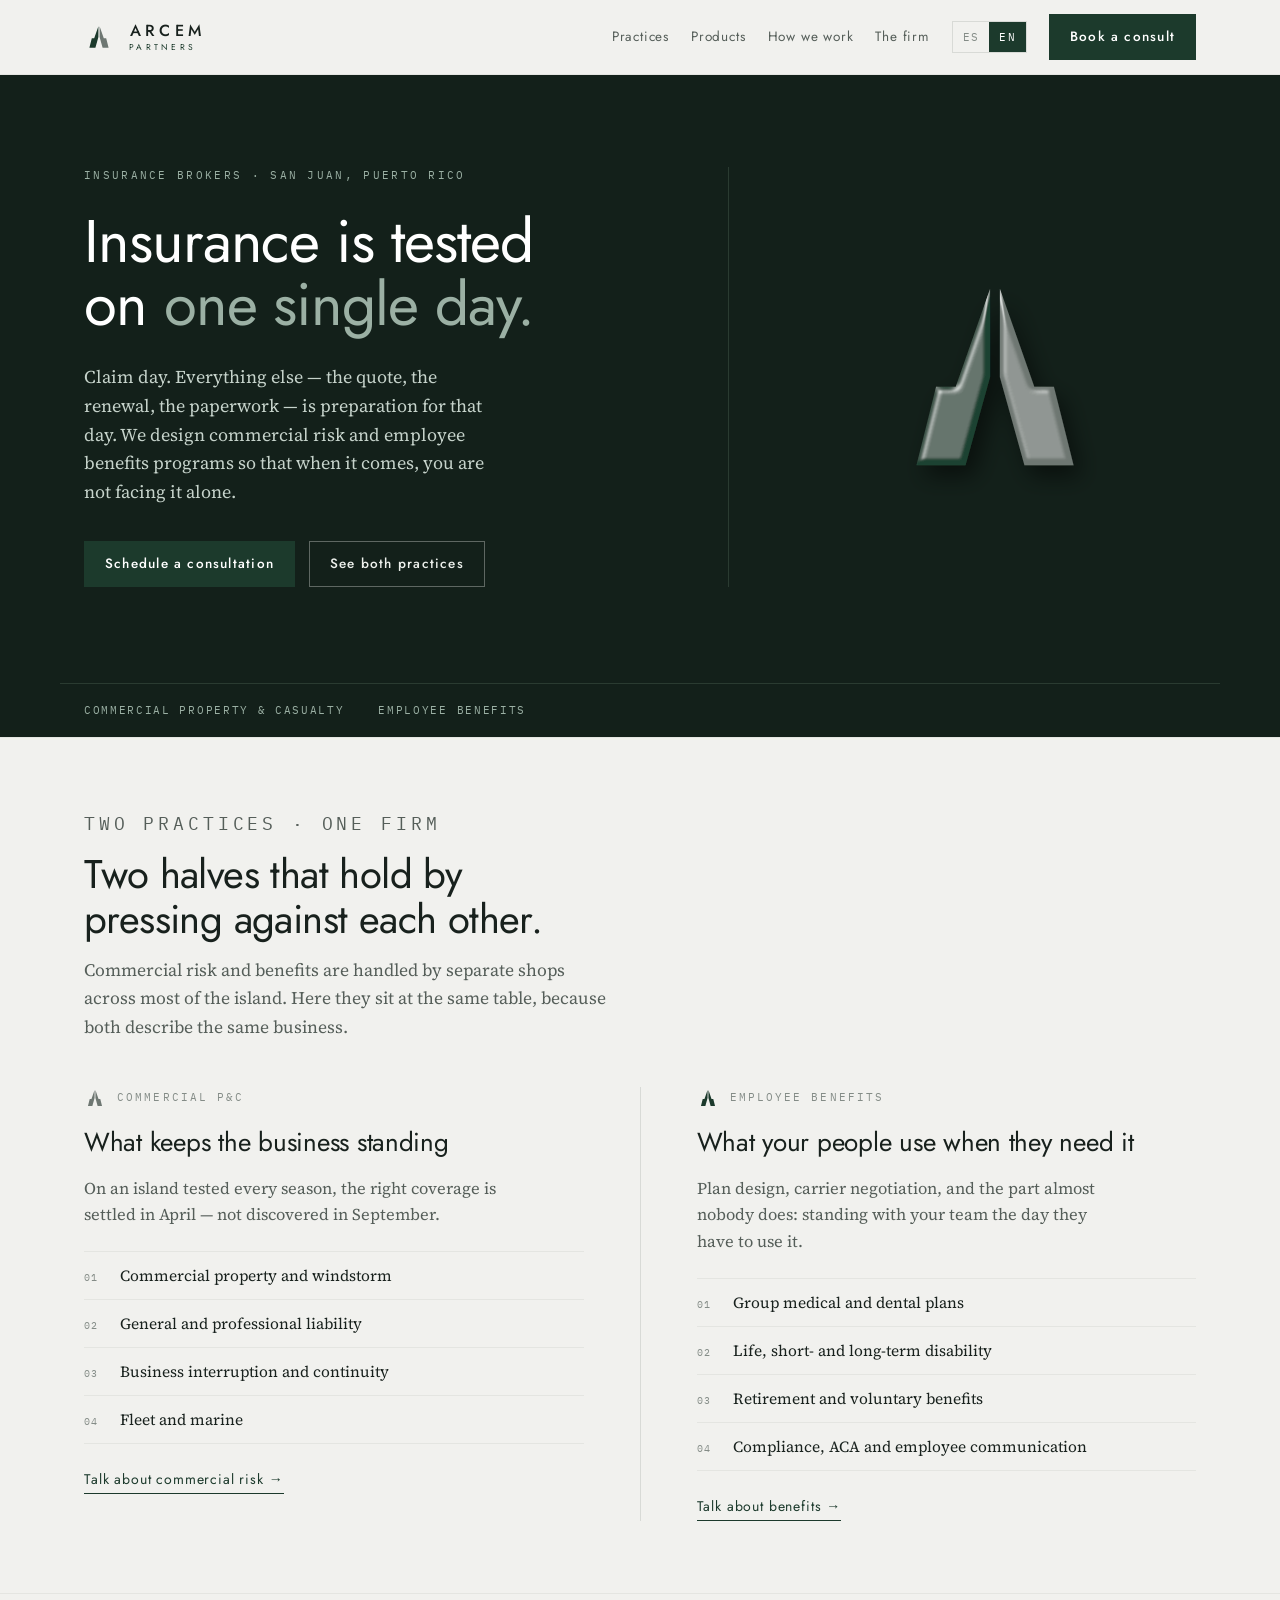
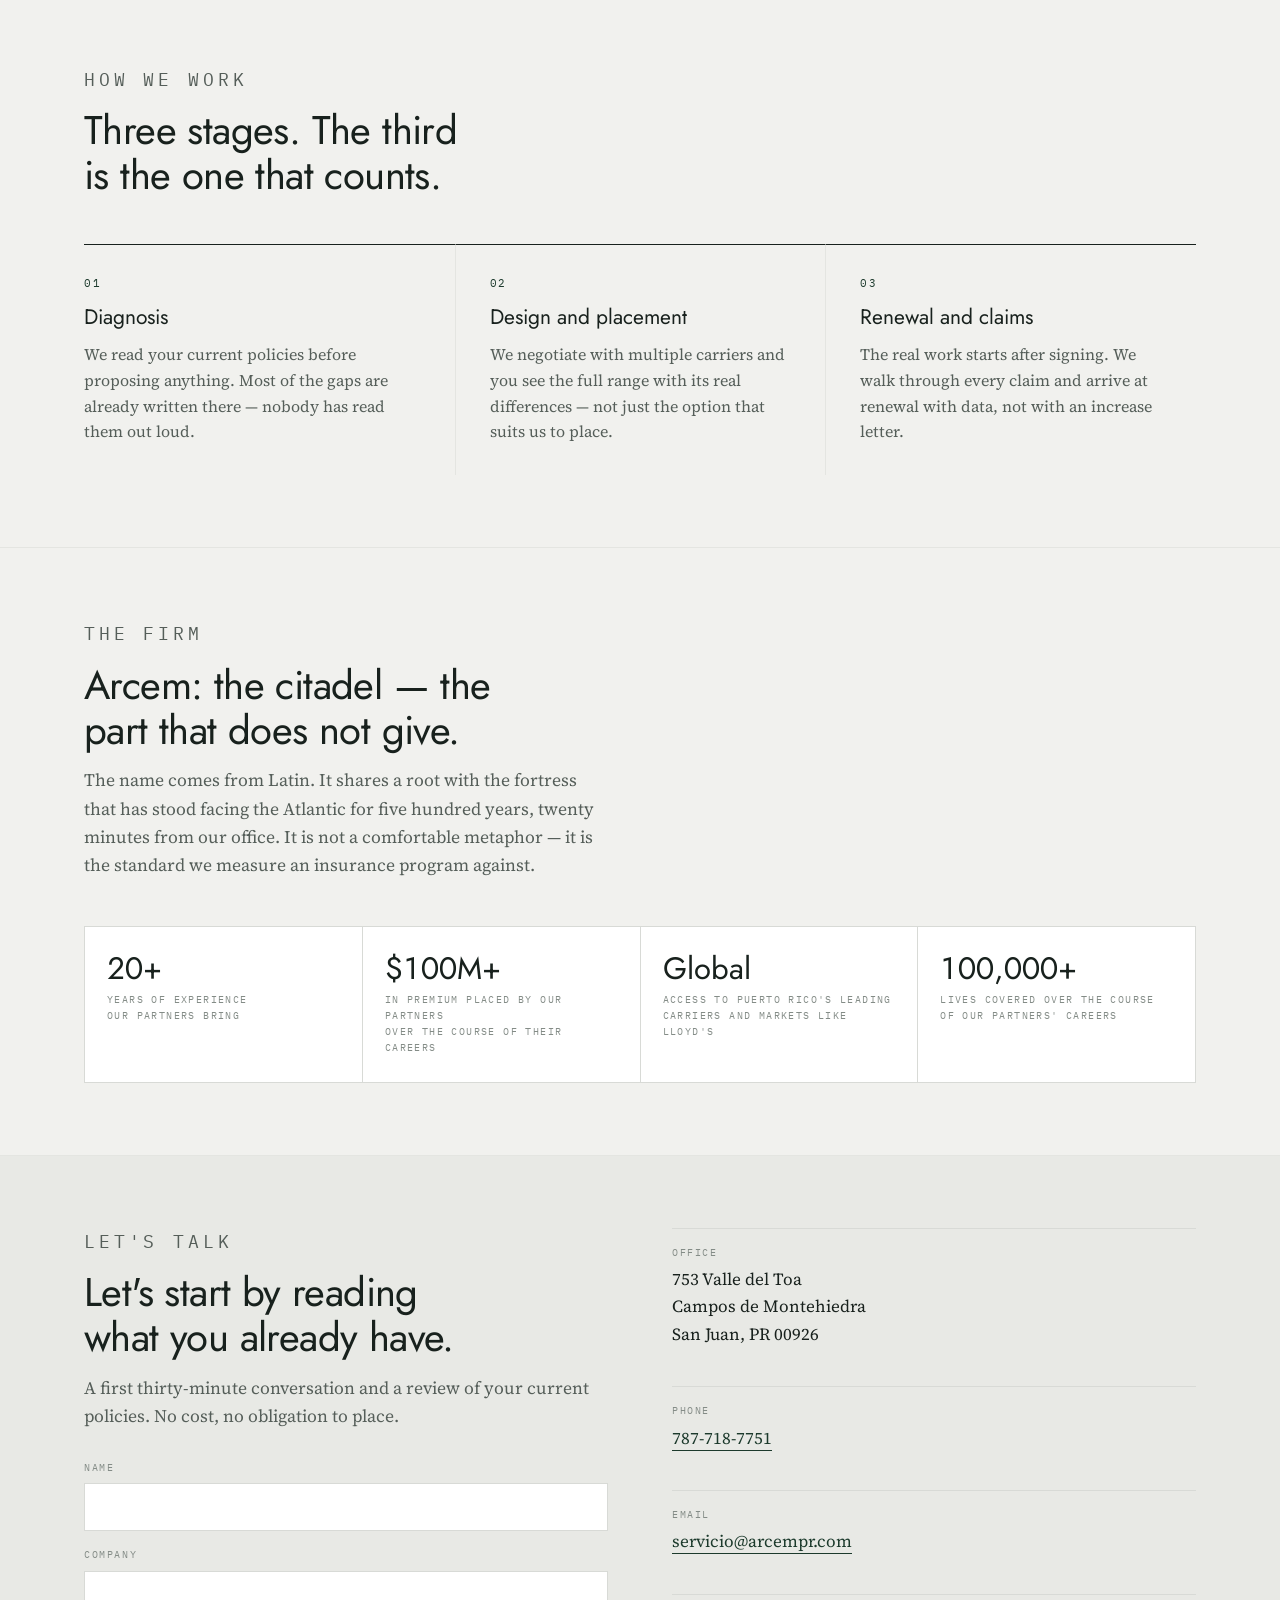
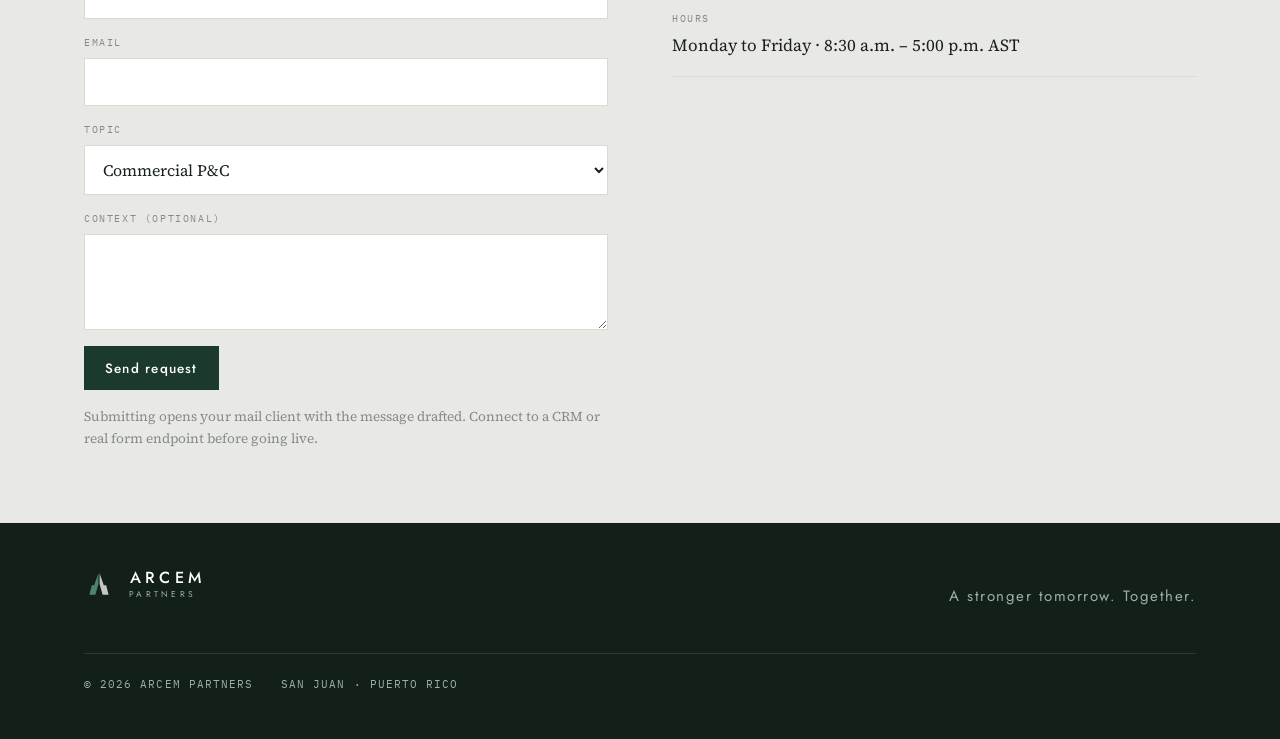
==== index.html @ 5ca2fa58 "Reorder Commercial P&C before Employee Benefits in prose copy The earlier reorder only touched visua" ====
<!doctype html>
<html lang="en"><head>
<meta charset="utf-8">
<meta name="viewport" content="width=device-width, initial-scale=1">
<title>ARCEM Partners — Insurance Brokers in Puerto Rico</title>
<meta name="description" content="ARCEM Partners designs Commercial Property &amp; Casualty and Employee Benefits programs for businesses in Puerto Rico.">

<link rel="canonical" href="https://www.arcempr.com/">
<meta property="og:type" content="website">
<meta property="og:title" content="ARCEM Partners">
<meta property="og:description" content="Insurance is tested on one single day. Commercial risk and benefits programs in Puerto Rico.">
<meta property="og:image" content="/assets/logo/og-image.png">
<meta name="twitter:card" content="summary_large_image">

<link rel="icon" href="assets/logo/favicon.svg" type="image/svg+xml">

<link rel="preconnect" href="https://fonts.googleapis.com">
<link rel="preconnect" href="https://fonts.gstatic.com" crossorigin="">
<link rel="stylesheet" href="https://fonts.googleapis.com/css2?family=Jost:wght@300;400;500;600&amp;family=Source+Serif+4:ital,opsz,wght@0,8..60,400;0,8..60,600;1,8..60,400&amp;family=IBM+Plex+Mono:wght@400;500&amp;display=swap">

<link rel="stylesheet" href="assets/css/styles.css">
</head>
<body>

<header>
  <div class="wrap bar">
    <a class="brand" href="#top" aria-label="ARCEM Partners">
      <svg viewBox="0 0 200 200" aria-hidden="true">
        <path fill="var(--green)" d="M96 28 68 108H52l-16 64h40l20-72Z"></path>
        <path fill="var(--stone)" d="m104 28 28 80h16l16 64h-40l-20-72Z"></path>
      </svg>
      <span>
        <span class="wm" style="display:block">ARCEM</span>
        <span class="sub" style="display:block">PARTNERS</span>
      </span>
    </a>
    <nav class="nav">
      <a class="link" href="#practicas" data-es="Prácticas" data-en="Practices">Practices</a>
      <a class="link" href="productos.html" data-es="Productos" data-en="Products">Products</a>
      <a class="link" href="#proceso" data-es="Cómo trabajamos" data-en="How we work">How we work</a>
      <a class="link" href="firma.html" data-es="La firma" data-en="The firm">The firm</a>
      <div class="lang" role="group" aria-label="Idioma / Language">
        <button type="button" id="lang-es" aria-pressed="false">ES</button>
        <button type="button" id="lang-en" aria-pressed="true">EN</button>
      </div>
      <a class="btn" href="#contacto" data-es="Agendar consulta" data-en="Book a consult">Book a consult</a>
    </nav>
  </div>
</header>

<main id="top">

  <section class="hero">
    <div class="wrap hero-in">
      <div class="hero-copy">
        <p class="eyebrow" data-es="Corredores de seguros · San Juan, Puerto Rico" data-en="Insurance brokers · San Juan, Puerto Rico">Insurance brokers · San Juan, Puerto Rico</p>
        <h1 data-es="El seguro se prueba &lt;em&gt;un solo día.&lt;/em&gt;" data-en="Insurance is tested on &lt;em&gt;one single day.&lt;/em&gt;">Insurance is tested on <em>one single day.</em></h1>
        <p class="lede" data-es="El de la reclamación. Todo lo demás —la cotización, la renovación, el papeleo— es preparación para ese día. Diseñamos programas de riesgo comercial y de beneficios para que ese día usted no lo enfrente solo." data-en="Claim day. Everything else — the quote, the renewal, the paperwork — is preparation for that day. We design commercial risk and employee benefits programs so that when it comes, you are not facing it alone.">Claim day. Everything else — the quote, the renewal, the paperwork — is preparation for that day. We design commercial risk and employee benefits programs so that when it comes, you are not facing it alone.</p>
        <div class="hero-cta">
          <a class="btn" href="#contacto" data-es="Agendar una consulta" data-en="Schedule a consultation">Schedule a consultation</a>
          <a class="btn btn-ghost" href="#practicas" data-es="Ver las dos prácticas" data-en="See both practices">See both practices</a>
        </div>
      </div>
      <div class="hero-seam" aria-hidden="true"></div>
      <div class="hero-mark">
        <svg viewBox="0 0 220 220" aria-hidden="true">
          <defs>
            <filter id="hcast" x="-45%" y="-45%" width="210%" height="210%">
              <feDropShadow dx="6" dy="9" stdDeviation="9" flood-color="#000000" flood-opacity="0.5"></feDropShadow>
            </filter>
            <filter id="hbevel" x="-30%" y="-30%" width="170%" height="170%">
              <feGaussianBlur in="SourceAlpha" stdDeviation="2.6" result="b"></feGaussianBlur>
              <feSpecularLighting in="b" surfaceScale="2.6" specularConstant="0.55" specularExponent="30" lighting-color="#FFFFFF" result="s">
                <feDistantLight azimuth="228" elevation="54"></feDistantLight>
              </feSpecularLighting>
              <feComposite in="s" in2="SourceAlpha" operator="in" result="sc"></feComposite>
              <feComposite in="SourceGraphic" in2="sc" operator="arithmetic" k1="0" k2="1" k3="1" k4="0"></feComposite>
            </filter>
          </defs>
          <g filter="url(#hcast)"><g filter="url(#hbevel)">
            <path fill="#1F4331" d="M106 38 78 118H62l-16 64h40l20-72Z"></path>
            <path fill="#6E7772" d="m114 38 28 80h16l16 64h-40l-20-72Z"></path>
          </g></g>
        </svg>
      </div>
    </div>
    <div class="wrap hero-foot">
      <span data-es="Commercial Property &amp; Casualty" data-en="Commercial Property &amp; Casualty">Commercial Property &amp; Casualty</span>
      <span data-es="Employee Benefits" data-en="Employee Benefits">Employee Benefits</span>
    </div>
  </section>

  <section id="practicas">
    <div class="wrap sec">
      <div class="sec-head">
        <p class="kicker" data-es="Dos prácticas · una firma" data-en="Two practices · one firm">Two practices · one firm</p>
        <h2 data-es="Dos mitades que se sostienen empujándose." data-en="Two halves that hold by pressing against each other.">Two halves that hold by pressing against each other.</h2>
        <p data-es="Riesgo comercial y beneficios se atienden por separado en casi toda la isla. Aquí se atienden en la misma mesa, porque los dos hablan del mismo negocio." data-en="Commercial risk and benefits are handled by separate shops across most of the island. Here they sit at the same table, because both describe the same business.">Commercial risk and benefits are handled by separate shops across most of the island. Here they sit at the same table, because both describe the same business.</p>
      </div>

      <div class="split">
        <div class="prac">
          <div class="prac-tag">
            <svg viewBox="0 0 200 200" aria-hidden="true"><path fill="var(--stone)" d="M96 28 68 108H52l-16 64h40l20-72Z"></path><path fill="var(--stone)" d="m104 28 28 80h16l16 64h-40l-20-72Z"></path></svg>
            <span>Commercial P&amp;C</span>
          </div>
          <h3 data-es="Lo que sostiene al negocio de pie" data-en="What keeps the business standing">What keeps the business standing</h3>
          <p data-es="En una isla que se pone a prueba cada temporada, la cobertura correcta se define en abril — no se descubre en septiembre." data-en="On an island tested every season, the right coverage is settled in April — not discovered in September.">On an island tested every season, the right coverage is settled in April — not discovered in September.</p>
          <ul>
            <li><b>01</b><span data-es="Propiedad comercial y riesgo de viento" data-en="Commercial property and windstorm">Commercial property and windstorm</span></li>
            <li><b>02</b><span data-es="Responsabilidad general y profesional" data-en="General and professional liability">General and professional liability</span></li>
            <li><b>03</b><span data-es="Interrupción de negocio y continuidad" data-en="Business interruption and continuity">Business interruption and continuity</span></li>
            <li><b>04</b><span data-es="Flota y marítimo" data-en="Fleet and marine">Fleet and marine</span></li>
          </ul>
          <a class="more" href="comercial.html" data-es="Hablar de riesgo comercial →" data-en="Talk about commercial risk →">Talk about commercial risk →</a>
        </div>

        <div class="seam" aria-hidden="true"></div>

        <div class="prac">
          <div class="prac-tag">
            <svg viewBox="0 0 200 200" aria-hidden="true"><path fill="var(--green)" d="M96 28 68 108H52l-16 64h40l20-72Z"></path><path fill="var(--green)" d="m104 28 28 80h16l16 64h-40l-20-72Z"></path></svg>
            <span>Employee Benefits</span>
          </div>
          <h3 data-es="Lo que su gente usa cuando le toca" data-en="What your people use when they need it">What your people use when they need it</h3>
          <p data-es="Diseño del plan, negociación con carriers y la parte que casi nadie hace: acompañar a su equipo el día que tiene que usarlo." data-en="Plan design, carrier negotiation, and the part almost nobody does: standing with your team the day they have to use it.">Plan design, carrier negotiation, and the part almost nobody does: standing with your team the day they have to use it.</p>
          <ul>
            <li><b>01</b><span data-es="Planes médicos grupales y dentales" data-en="Group medical and dental plans">Group medical and dental plans</span></li>
            <li><b>02</b><span data-es="Vida, incapacidad a corto y largo plazo" data-en="Life, short- and long-term disability">Life, short- and long-term disability</span></li>
            <li><b>03</b><span data-es="Retiro y beneficios voluntarios" data-en="Retirement and voluntary benefits">Retirement and voluntary benefits</span></li>
            <li><b>04</b><span data-es="Cumplimiento, ACA y comunicación al empleado" data-en="Compliance, ACA and employee communication">Compliance, ACA and employee communication</span></li>
          </ul>
          <a class="more" href="beneficios.html" data-es="Hablar de beneficios →" data-en="Talk about benefits →">Talk about benefits →</a>
        </div>
      </div>
    </div>
  </section>

  <section id="proceso">
    <div class="wrap sec">
      <div class="sec-head">
        <p class="kicker" data-es="Cómo trabajamos" data-en="How we work">How we work</p>
        <h2 data-es="Tres etapas. La tercera es la que importa." data-en="Three stages. The third is the one that counts.">Three stages. The third is the one that counts.</h2>
      </div>
      <div class="steps">
        <div class="step">
          <span class="n">01</span>
          <h3 data-es="Diagnóstico" data-en="Diagnosis">Diagnosis</h3>
          <p data-es="Leemos sus pólizas actuales antes de proponer nada. La mayoría de las brechas ya están escritas ahí — solo que nadie las ha leído en voz alta." data-en="We read your current policies before proposing anything. Most of the gaps are already written there — nobody has read them out loud.">We read your current policies before proposing anything. Most of the gaps are already written there — nobody has read them out loud.</p>
        </div>
        <div class="step">
          <span class="n">02</span>
          <h3 data-es="Diseño y colocación" data-en="Design and placement">Design and placement</h3>
          <p data-es="Negociamos con múltiples carriers y usted ve el abanico completo, con sus diferencias reales — no solo la opción que a nosotros nos convenga colocar." data-en="We negotiate with multiple carriers and you see the full range with its real differences — not just the option that suits us to place.">We negotiate with multiple carriers and you see the full range with its real differences — not just the option that suits us to place.</p>
        </div>
        <div class="step">
          <span class="n">03</span>
          <h3 data-es="Renovación y reclamación" data-en="Renewal and claims">Renewal and claims</h3>
          <p data-es="El trabajo real empieza después de firmar. Acompañamos cada reclamación y llegamos a la renovación con datos, no con una carta de aumento." data-en="The real work starts after signing. We walk through every claim and arrive at renewal with data, not with an increase letter.">The real work starts after signing. We walk through every claim and arrive at renewal with data, not with an increase letter.</p>
        </div>
      </div>
    </div>
  </section>

  <section>
    <div class="wrap sec">
      <div class="sec-head">
        <p class="kicker" data-es="La firma" data-en="The firm">The firm</p>
        <h2 data-es="Arcem: la ciudadela, la parte que no cede." data-en="Arcem: the citadel — the part that does not give.">Arcem: the citadel — the part that does not give.</h2>
        <p data-es="El nombre viene del latín. Es la misma raíz que nombra la fortaleza que lleva quinientos años frente al Atlántico, a veinte minutos de nuestra oficina. No es una metáfora cómoda: es el estándar con el que medimos un programa de seguros." data-en="The name comes from Latin. It shares a root with the fortress that has stood facing the Atlantic for five hundred years, twenty minutes from our office. It is not a comfortable metaphor — it is the standard we measure an insurance program against.">The name comes from Latin. It shares a root with the fortress that has stood facing the Atlantic for five hundred years, twenty minutes from our office. It is not a comfortable metaphor — it is the standard we measure an insurance program against.</p>
      </div>
      <div class="proof">
        <div><span class="fig">20+</span><span class="lab" data-es="Años de experiencia&lt;br&gt;de nuestros socios" data-en="Years of experience&lt;br&gt;our partners bring">Years of experience<br>our partners bring</span></div>
        <div><span class="fig">$100M+</span><span class="lab" data-es="En prima colocada por nuestros&lt;br&gt;socios a través de su trayectoria" data-en="In premium placed by our partners&lt;br&gt;over the course of their careers">In premium placed by our partners<br>over the course of their careers</span></div>
        <div><span class="fig">Global</span><span class="lab" data-es="Acceso a los principales carriers&lt;br&gt;de PR y mercados como Lloyd's" data-en="Access to Puerto Rico's leading&lt;br&gt;carriers and markets like Lloyd's">Access to Puerto Rico's leading<br>carriers and markets like Lloyd's</span></div>
        <div><span class="fig">100,000+</span><span class="lab" data-es="Vidas cubiertas a lo largo de&lt;br&gt;la trayectoria de nuestros socios" data-en="Lives covered over the course&lt;br&gt;of our partners' careers">Lives covered over the course<br>of our partners' careers</span></div>
      </div>
    </div>
  </section>

  <section class="contact" id="contacto">
    <div class="wrap sec">
      <div class="contact-grid">
        <div>
          <div class="sec-head" style="margin-bottom:30px">
            <p class="kicker" data-es="Conversemos" data-en="Let's talk">Let's talk</p>
            <h2 data-es="Empecemos por leer lo que ya tiene." data-en="Let's start by reading what you already have.">Let's start by reading what you already have.</h2>
            <p data-es="Una primera conversación de treinta minutos y una revisión de sus pólizas vigentes. Sin costo y sin compromiso de colocación." data-en="A first thirty-minute conversation and a review of your current policies. No cost, no obligation to place.">A first thirty-minute conversation and a review of your current policies. No cost, no obligation to place.</p>
          </div>
          <form id="consult-form">
            <div class="field">
              <label for="f-name" data-es="Nombre" data-en="Name">Name</label>
              <input type="text" id="f-name" name="name" autocomplete="name" required="">
            </div>
            <div class="field">
              <label for="f-company" data-es="Empresa" data-en="Company">Company</label>
              <input type="text" id="f-company" name="company" autocomplete="organization" required="">
            </div>
            <div class="field">
              <label for="f-email" data-es="Correo electrónico" data-en="Email">Email</label>
              <input type="email" id="f-email" name="email" autocomplete="email" required="">
            </div>
            <div class="field">
              <label for="f-practice" data-es="Tema" data-en="Topic">Topic</label>
              <select id="f-practice" name="practice">
                <option value="pc" data-es="Commercial P&amp;C" data-en="Commercial P&amp;C">Commercial P&amp;C</option>
                <option value="benefits" data-es="Employee Benefits" data-en="Employee Benefits">Employee Benefits</option>
                <option value="both" data-es="Los dos" data-en="Both">Both</option>
              </select>
            </div>
            <div class="field">
              <label for="f-note" data-es="Contexto (opcional)" data-en="Context (optional)">Context (optional)</label>
              <textarea id="f-note" name="note"></textarea>
            </div>
            <button class="btn" type="submit" style="align-self:flex-start" data-es="Enviar solicitud" data-en="Send request">Send request</button>
            <p class="hint" id="form-hint" data-es="Al enviar se abre su correo con el mensaje redactado. Conectar a un CRM o formulario real antes de publicar." data-en="Submitting opens your mail client with the message drafted. Connect to a CRM or real form endpoint before going live.">Submitting opens your mail client with the message drafted. Connect to a CRM or real form endpoint before going live.</p>
          </form>
        </div>

        <div class="reach">
          <div class="row">
            <span class="rl" data-es="Oficina" data-en="Office">Office</span>
            <span class="rv">753 Valle del Toa<br>Campos de Montehiedra<br>San Juan, PR 00926</span>
          </div>
          <div class="row">
            <span class="rl" data-es="Teléfono" data-en="Phone">Phone</span>
            <span class="rv"><a href="tel:+17877187751">787-718-7751</a></span>
          </div>
          <div class="row">
            <span class="rl" data-es="Correo" data-en="Email">Email</span>
            <span class="rv"><a href="mailto:servicio@arcempr.com">servicio@arcempr.com</a></span>
          </div>
          <div class="row">
            <span class="rl" data-es="Horario" data-en="Hours">Hours</span>
            <span class="rv" data-es="Lunes a viernes · 8:30 a.m. – 5:00 p.m. AST" data-en="Monday to Friday · 8:30 a.m. – 5:00 p.m. AST">Monday to Friday · 8:30 a.m. – 5:00 p.m. AST</span>
          </div>
        </div>
      </div>
    </div>
  </section>

</main>

<footer>
  <div class="wrap foot-in">
    <div class="foot-top">
      <a class="brand" href="#top" aria-label="ARCEM Partners">
        <svg viewBox="0 0 200 200" aria-hidden="true">
          <path fill="#4E8568" d="M96 28 68 108H52l-16 64h40l20-72Z"></path>
          <path fill="#C3C8C4" d="m104 28 28 80h16l16 64h-40l-20-72Z"></path>
        </svg>
        <span>
          <span class="wm" style="display:block">ARCEM</span>
          <span class="sub" style="display:block">PARTNERS</span>
        </span>
      </a>
      <p class="foot-tag" data-es="A stronger tomorrow. Together." data-en="A stronger tomorrow. Together.">A stronger tomorrow. Together.</p>
    </div>
    <div class="foot-bot">
      <p>© 2026 ARCEM PARTNERS</p>
      <p data-es="SAN JUAN · PUERTO RICO" data-en="SAN JUAN · PUERTO RICO">SAN JUAN · PUERTO RICO</p>
    </div>
  </div>
</footer>

<script src="assets/js/main.js"></script>


</body></html>
---- assets/css/styles.css ----
/* ARCEM Partners — hoja de estilos principal
   Tokens en brand/tokens.css (mismos valores, duplicados aquí para que
   index.html funcione abriendo el archivo sin build step). */

*,*::before,*::after{box-sizing:border-box}
html{-webkit-text-size-adjust:100%}
img{max-width:100%;height:auto}
[hidden]{display:none!important}
:root{
  --cal:#F1F1EE; --surface:#FFFFFF; --sunken:#E8E9E5;
  --ink:#18211D; --soft:#555E59; --faint:#848C87;
  --line:#D8DAD6; --hair:#E4E5E1;
  --green:#1C3A2C; --green-mid:#2F5A44; --green-lt:#4E8568;
  --stone:#6E7772;
  --brand-dark:#13201A; --brand-dark-2:#1B2C23;
  --on-dark:#EDF0EC; --on-dark-soft:#9BB0A4; --on-dark-line:#2A3B31;
  --focus:#4E8568;
}
@media (prefers-color-scheme:dark){:root:not([data-theme="light"]){
  --cal:#0D1310; --surface:#151E19; --sunken:#111813;
  --ink:#E6EBE7; --soft:#9AA49E; --faint:#737C77;
  --line:#232F28; --hair:#1C2721;
  --green:#6FA98A; --green-mid:#5A9376; --green-lt:#8FC4A6;
  --stone:#9BA49E;
  --focus:#8FC4A6;
}}
:root[data-theme="dark"]{
  --cal:#0D1310; --surface:#151E19; --sunken:#111813;
  --ink:#E6EBE7; --soft:#9AA49E; --faint:#737C77;
  --line:#232F28; --hair:#1C2721;
  --green:#6FA98A; --green-mid:#5A9376; --green-lt:#8FC4A6;
  --stone:#9BA49E;
  --focus:#8FC4A6;
}

*{box-sizing:border-box}
body{
  margin:0; background:var(--cal); color:var(--ink);
  font-family:"Source Serif 4",Georgia,"Times New Roman",serif;
  font-size:17px; line-height:1.62; -webkit-font-smoothing:antialiased;
}
.wrap{max-width:1160px; margin:0 auto; padding-inline:24px}
.mono{font-family:"IBM Plex Mono",ui-monospace,SFMono-Regular,Menlo,monospace}
.disp{font-family:Jost,"Helvetica Neue",Arial,sans-serif}
:focus-visible{outline:2px solid var(--focus); outline-offset:3px}
@media (prefers-reduced-motion:reduce){*{animation:none!important;transition:none!important}}

/* ---------- header ---------- */
header{
  position:sticky; top:0; z-index:40;
  background:color-mix(in srgb,var(--cal) 92%, transparent);
  backdrop-filter:blur(10px); border-bottom:1px solid var(--hair);
}
.bar{display:flex; align-items:center; gap:18px; padding-block:14px}
.brand{display:flex; align-items:center; gap:12px; text-decoration:none}
.brand svg{width:30px; height:30px; flex:0 0 auto}
.brand .wm{font-family:Jost,sans-serif; font-weight:500; font-size:16px; letter-spacing:.26em; text-indent:.26em; color:var(--ink); line-height:1}
.brand .sub{font-family:Jost,sans-serif; font-weight:400; font-size:8.5px; letter-spacing:.38em; text-indent:.38em; color:var(--green); line-height:1; margin-top:4px}
.nav{margin-left:auto; display:flex; align-items:center; gap:22px}
.nav a.link{font-family:Jost,sans-serif; font-size:13.5px; letter-spacing:.06em; color:var(--soft); text-decoration:none; padding-block:6px}
.nav a.link:hover{color:var(--ink)}
.lang{display:flex; border:1px solid var(--line); overflow:hidden}
.lang button{
  font-family:"IBM Plex Mono",monospace; font-size:10.5px; letter-spacing:.12em;
  padding:6px 10px; border:0; background:transparent; color:var(--faint); cursor:pointer; min-height:30px;
}
.lang button[aria-pressed="true"]{background:var(--green); color:#FFFFFF}
@media (prefers-color-scheme:dark){:root:not([data-theme="light"]) .lang button[aria-pressed="true"]{color:#0D1310}}
:root[data-theme="dark"] .lang button[aria-pressed="true"]{color:#0D1310}
.btn{
  font-family:Jost,sans-serif; font-size:13.5px; font-weight:500; letter-spacing:.09em;
  background:var(--green); color:#FFFFFF; text-decoration:none;
  padding:11px 20px; min-height:44px; display:inline-flex; align-items:center; justify-content:center;
  border:1px solid var(--green); cursor:pointer; transition:background .18s ease;
}
.btn:hover{background:var(--green-mid); border-color:var(--green-mid)}
@media (prefers-color-scheme:dark){:root:not([data-theme="light"]) .btn{color:#0D1310}}
:root[data-theme="dark"] .btn{color:#0D1310}
.btn-ghost{background:transparent; color:var(--on-dark); border:1px solid rgba(237,240,236,.34)}
.btn-ghost:hover{background:rgba(237,240,236,.09); border-color:rgba(237,240,236,.55)}
.nav .btn{display:none}
@media (min-width:880px){.nav .btn{display:inline-flex}}
.nav a.link{display:none}
@media (min-width:720px){.nav a.link{display:inline}}

/* ---------- hero (superficie de marca: verde en ambos temas) ---------- */
.hero{background:var(--brand-dark); color:var(--on-dark); position:relative; overflow:hidden}
.hero-in{
  display:grid; grid-template-columns:1fr; gap:44px;
  padding-block:66px 72px; position:relative;
}
@media (min-width:920px){
  .hero-in{grid-template-columns:1.16fr 1px .84fr; gap:0; align-items:center; padding-block:92px 96px}
  .hero-seam{background:var(--on-dark-line); align-self:stretch}
  .hero-copy{padding-right:64px}
  .hero-mark{padding-left:64px}
}
.hero-seam{display:none}
@media (min-width:920px){.hero-seam{display:block}}
.eyebrow{
  font-family:"IBM Plex Mono",monospace; font-size:10.5px; letter-spacing:.22em;
  text-transform:uppercase; color:var(--on-dark-soft); margin:0 0 26px;
}
h1{
  font-family:Jost,sans-serif; font-weight:400; margin:0;
  font-size:clamp(35px,5.6vw,60px); line-height:1.06; letter-spacing:-.018em;
  text-wrap:balance; color:#FFFFFF;
}
h1 em{font-style:normal; color:var(--on-dark-soft)}
.hero-copy p.lede{
  margin:26px 0 0; max-width:47ch; font-size:18px; line-height:1.6; color:#C6D3CB;
}
.hero-cta{display:flex; flex-wrap:wrap; gap:14px; margin-top:34px}
.hero-mark{display:flex; justify-content:center}
.hero-mark svg{width:min(270px,62vw); height:auto}
.hero-foot{
  border-top:1px solid var(--on-dark-line); padding-block:18px;
  display:flex; flex-wrap:wrap; gap:10px 34px;
}
.hero-foot span{font-family:"IBM Plex Mono",monospace; font-size:10.5px; letter-spacing:.16em; text-transform:uppercase; color:var(--on-dark-soft)}

/* ---------- secciones ---------- */
section{border-bottom:1px solid var(--hair)}
.sec{padding-block:72px}
.sec-head{display:flex; flex-direction:column; gap:14px; margin-bottom:46px; max-width:62ch}
.kicker{font-family:"IBM Plex Mono",monospace; font-size:10.5px; letter-spacing:.22em; text-transform:uppercase; color:var(--faint)}
h2{font-family:Jost,sans-serif; font-weight:400; margin:0; font-size:clamp(27px,3.7vw,40px); line-height:1.12; letter-spacing:-.015em; text-wrap:balance}
.sec-head p{margin:0; color:var(--soft); font-size:17.5px; max-width:58ch}

/* prácticas — la junta partiendo la página */
.split{display:grid; grid-template-columns:1fr; gap:48px}
@media (min-width:900px){.split{grid-template-columns:1fr 1px 1fr; gap:0}
  .split .seam{background:var(--line); align-self:stretch}
  .split .prac:first-child{padding-right:56px}
  .split .prac:last-child{padding-left:56px}
}
.split .seam{display:none}
@media (min-width:900px){.split .seam{display:block}}
.prac{display:flex; flex-direction:column; gap:18px}
.prac-tag{display:flex; align-items:center; gap:11px}
.prac-tag svg{width:22px; height:22px; flex:0 0 auto}
.prac-tag span{font-family:"IBM Plex Mono",monospace; font-size:10.5px; letter-spacing:.2em; text-transform:uppercase; color:var(--faint)}
.prac h3{font-family:Jost,sans-serif; font-weight:400; margin:0; font-size:26px; line-height:1.18; letter-spacing:-.01em; color:var(--ink)}
.prac p{margin:0; color:var(--soft); font-size:16.5px; max-width:46ch}
.prac ul{margin:4px 0 0; padding:0; list-style:none; display:flex; flex-direction:column; gap:0}
.prac li{
  font-size:15.5px; color:var(--ink); padding-block:11px;
  border-top:1px solid var(--hair); display:flex; gap:14px; align-items:baseline;
}
.prac li:last-child{border-bottom:1px solid var(--hair)}
.prac li b{font-family:"IBM Plex Mono",monospace; font-size:10px; letter-spacing:.1em; color:var(--faint); flex:0 0 auto; width:22px; font-weight:400}
.prac a.more{
  font-family:Jost,sans-serif; font-size:14px; letter-spacing:.06em; color:var(--green);
  text-decoration:none; border-bottom:1px solid currentColor; align-self:flex-start; padding-bottom:2px; margin-top:6px;
}
.prac a.more:hover{color:var(--ink)}

/* proceso */
.steps{display:grid; grid-template-columns:1fr; gap:0}
@media (min-width:820px){.steps{grid-template-columns:repeat(3,minmax(0,1fr)); gap:0}}
.step{padding:30px 0; border-top:1px solid var(--line); display:flex; flex-direction:column; gap:12px}
@media (min-width:820px){
  .step{padding:30px 34px 30px 0; border-top:1px solid var(--ink)}
  .step + .step{padding-left:34px; border-left:1px solid var(--hair)}
}
.step .n{font-family:"IBM Plex Mono",monospace; font-size:11px; letter-spacing:.16em; color:var(--green)}
.step h3{font-family:Jost,sans-serif; font-weight:400; margin:0; font-size:21px; line-height:1.2; color:var(--ink)}
.step p{margin:0; color:var(--soft); font-size:16px}

/* prueba */
.proof{display:grid; grid-template-columns:repeat(2,minmax(0,1fr)); gap:1px; background:var(--line); border:1px solid var(--line)}
@media (min-width:820px){.proof{grid-template-columns:repeat(4,minmax(0,1fr))}}
.proof div{background:var(--surface); padding:26px 22px; display:flex; flex-direction:column; gap:8px}
.proof .fig{font-family:Jost,sans-serif; font-size:31px; font-weight:400; color:var(--ink); line-height:1; font-variant-numeric:tabular-nums}
.proof .lab{font-family:"IBM Plex Mono",monospace; font-size:10px; letter-spacing:.14em; text-transform:uppercase; color:var(--faint); line-height:1.6}

/* productos — categoría + lista de coberturas */
.prod-block{display:grid; grid-template-columns:1fr; gap:16px; padding-block:36px; border-top:1px solid var(--line)}
.prod-block:first-child{border-top:0; padding-top:0}
@media (min-width:820px){.prod-block{grid-template-columns:260px 1fr; gap:48px; padding-block:44px}}
.prod-block h3{font-family:Jost,sans-serif; font-weight:400; font-size:24px; line-height:1.2; color:var(--ink); margin:0}
.prod-block .prod-note{margin:10px 0 0; color:var(--soft); font-size:14.5px; max-width:38ch}
.prod-list{display:grid; grid-template-columns:1fr; gap:0; margin:0; padding:0; list-style:none; border-bottom:1px solid var(--hair)}
@media (min-width:600px){.prod-list{grid-template-columns:1fr 1fr; column-gap:32px}}
.prod-list li{font-size:16px; color:var(--ink); padding-block:11px; border-top:1px solid var(--hair)}

/* contacto */
.contact{background:var(--sunken)}
.contact-grid{display:grid; grid-template-columns:1fr; gap:44px}
@media (min-width:900px){.contact-grid{grid-template-columns:1fr 1fr; gap:64px}}
form{display:flex; flex-direction:column; gap:16px}
.field{display:flex; flex-direction:column; gap:7px}
.field label{font-family:"IBM Plex Mono",monospace; font-size:10px; letter-spacing:.16em; text-transform:uppercase; color:var(--faint)}
.field input,.field select,.field textarea{
  font-family:"Source Serif 4",Georgia,serif; font-size:16px; color:var(--ink);
  background:var(--surface); border:1px solid var(--line); padding:12px 14px; min-height:46px; width:100%;
}
.field textarea{min-height:96px; resize:vertical; line-height:1.55}
.field input:focus,.field select:focus,.field textarea:focus{border-color:var(--green)}
.hint{font-size:13.5px; color:var(--faint); margin:0}
.reach{display:flex; flex-direction:column; gap:22px}
.reach .row{display:flex; flex-direction:column; gap:5px; padding-block:16px; border-top:1px solid var(--line)}
.reach .row:last-child{border-bottom:1px solid var(--line)}
.reach .rl{font-family:"IBM Plex Mono",monospace; font-size:10px; letter-spacing:.16em; text-transform:uppercase; color:var(--faint)}
.reach .rv{font-size:17px; color:var(--ink)}
.reach .rv a{color:var(--green); text-decoration:none; border-bottom:1px solid currentColor}
.reach .rv a:hover{color:var(--ink)}
.ph{color:var(--faint); font-family:"IBM Plex Mono",monospace; font-size:14px}

/* mapa (contacto) */
.map-frame{border:1px solid var(--line); overflow:hidden; margin-top:36px}
.map-frame iframe{display:block; width:100%; height:380px; border:0}
.map-link{font-family:Jost,sans-serif; font-size:14px; letter-spacing:.06em; color:var(--green); text-decoration:none; border-bottom:1px solid currentColor; padding-bottom:2px; display:inline-block; margin-top:14px}
.map-link:hover{color:var(--ink)}

/* footer */
footer{background:var(--brand-dark); color:var(--on-dark)}
.foot-in{padding-block:46px; display:flex; flex-direction:column; gap:30px}
.foot-top{display:flex; flex-wrap:wrap; gap:26px; align-items:flex-start}
.foot-top .brand .wm{color:#FFFFFF}
.foot-top .brand .sub{color:var(--on-dark-soft)}
.foot-tag{margin-left:auto; font-family:Jost,sans-serif; font-size:15px; letter-spacing:.1em; color:var(--on-dark-soft)}
.foot-bot{border-top:1px solid var(--on-dark-line); padding-top:22px; display:flex; flex-wrap:wrap; gap:8px 28px}
.foot-bot p{margin:0; font-family:"IBM Plex Mono",monospace; font-size:10.5px; letter-spacing:.1em; color:var(--on-dark-soft)}
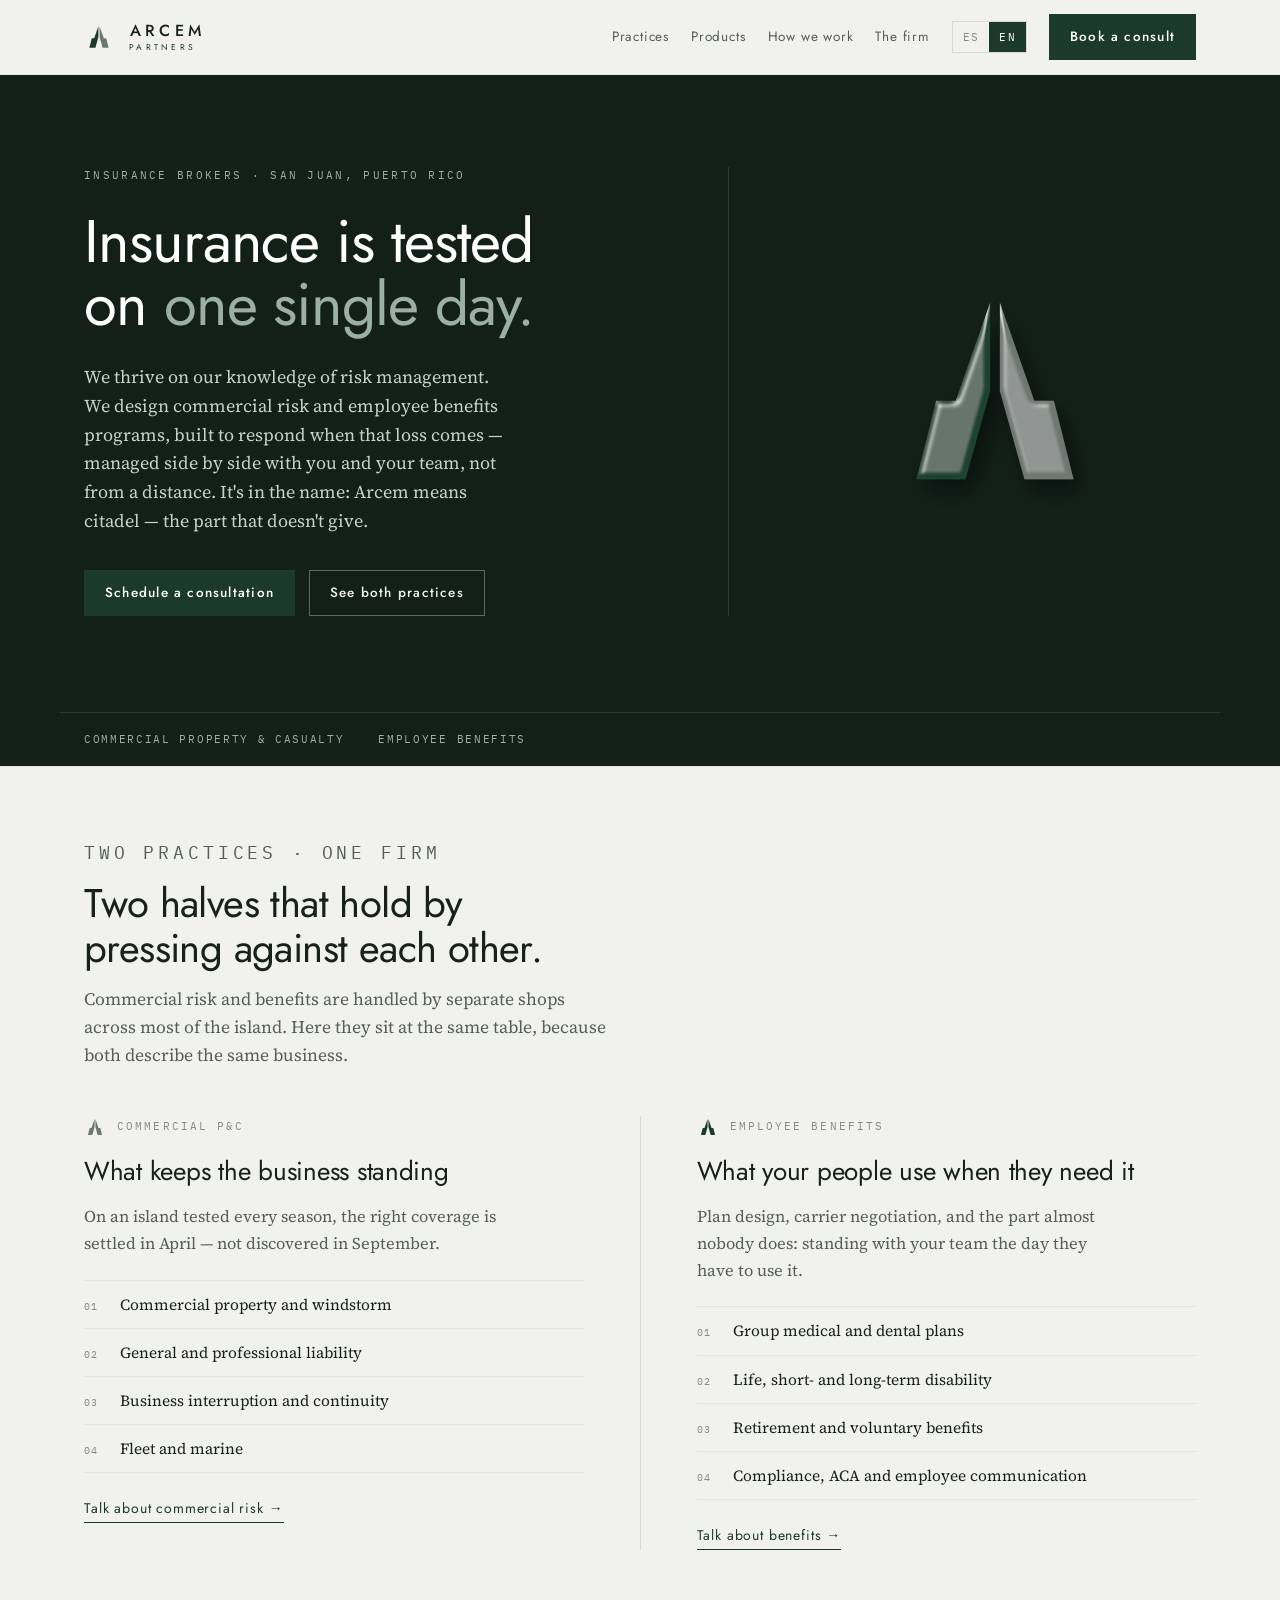
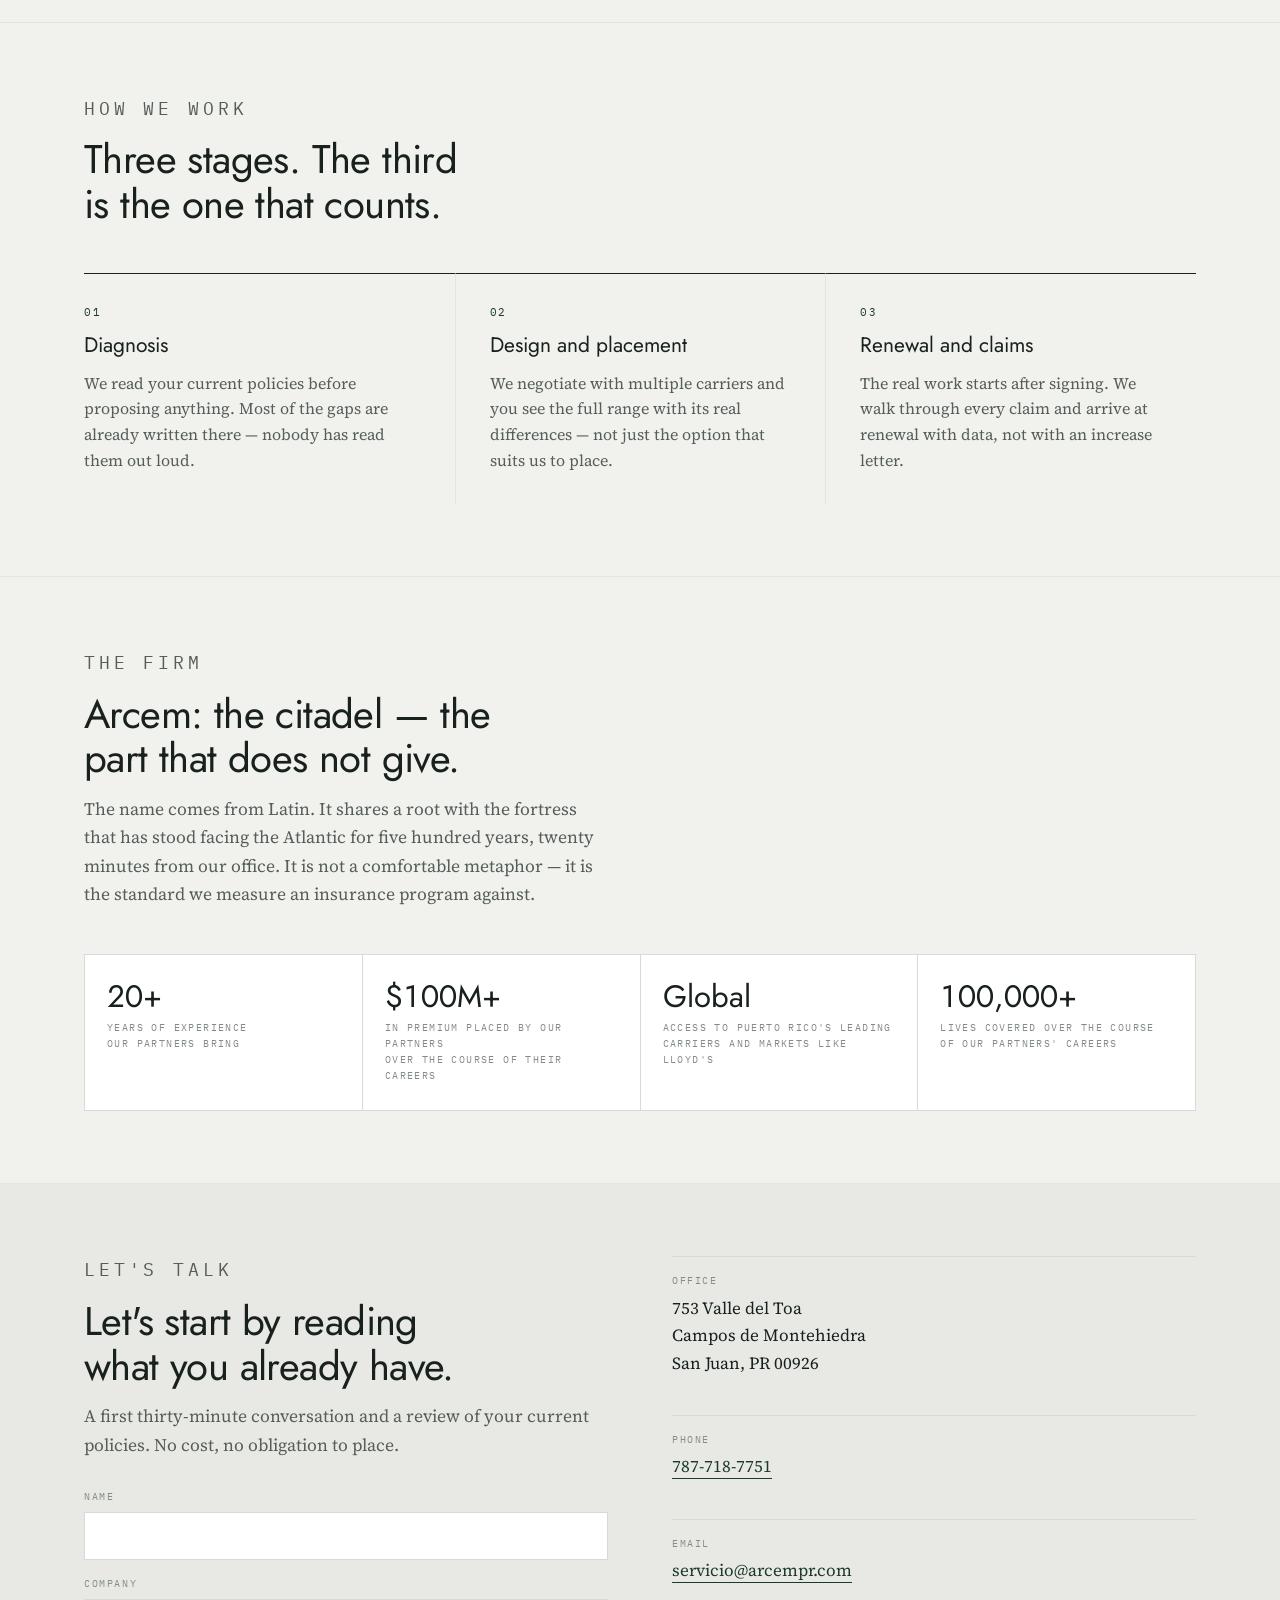
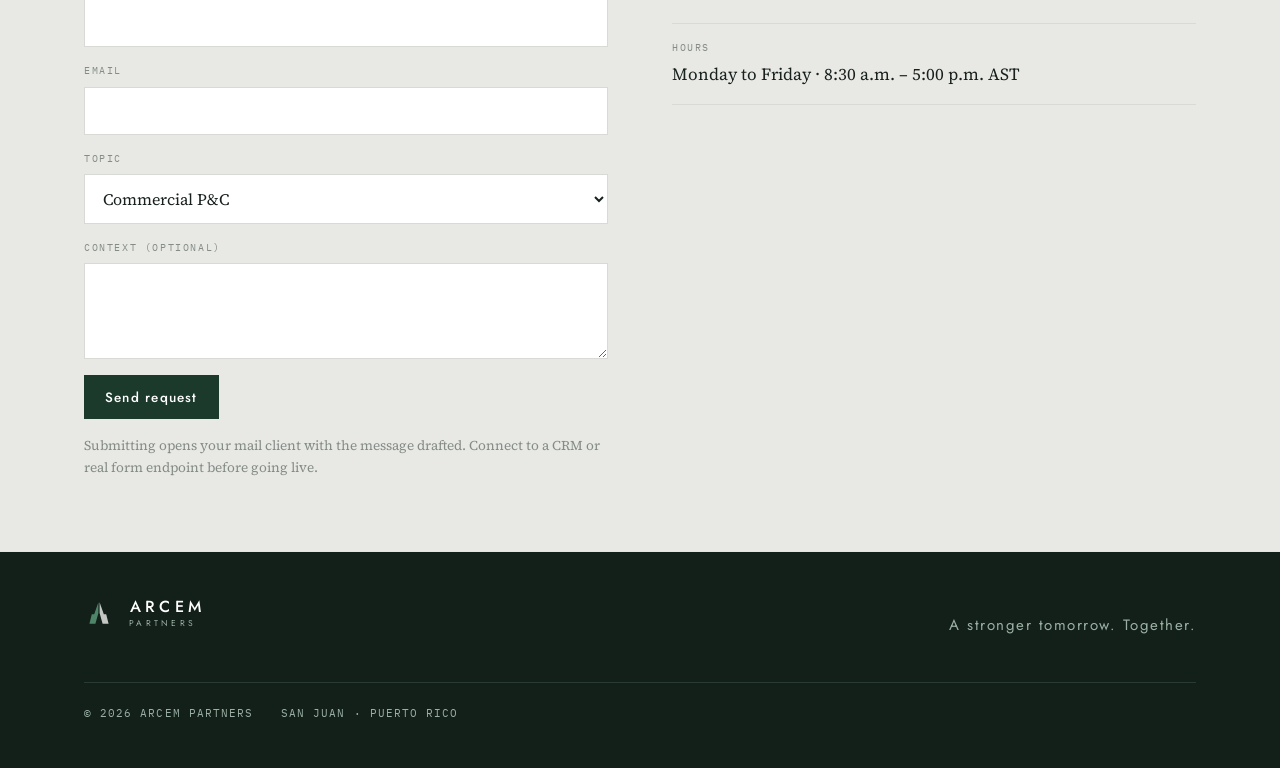
==== commit f6c356c9: "Rewrite the landing hero lede Replaces the "Claim day" framing with a positioning statement built th" ====
--- a/index.html
+++ b/index.html
@@ -55,7 +55,7 @@
       <div class="hero-copy">
         <p class="eyebrow" data-es="Corredores de seguros · San Juan, Puerto Rico" data-en="Insurance brokers · San Juan, Puerto Rico">Insurance brokers · San Juan, Puerto Rico</p>
         <h1 data-es="El seguro se prueba &lt;em&gt;un solo día.&lt;/em&gt;" data-en="Insurance is tested on &lt;em&gt;one single day.&lt;/em&gt;">Insurance is tested on <em>one single day.</em></h1>
-        <p class="lede" data-es="El de la reclamación. Todo lo demás —la cotización, la renovación, el papeleo— es preparación para ese día. Diseñamos programas de riesgo comercial y de beneficios para que ese día usted no lo enfrente solo." data-en="Claim day. Everything else — the quote, the renewal, the paperwork — is preparation for that day. We design commercial risk and employee benefits programs so that when it comes, you are not facing it alone.">Claim day. Everything else — the quote, the renewal, the paperwork — is preparation for that day. We design commercial risk and employee benefits programs so that when it comes, you are not facing it alone.</p>
+        <p class="lede" data-es="El manejo de riesgo es lo nuestro. Diseñamos programas de riesgo comercial y de beneficios, construidos para responder cuando llega la pérdida — gestionados codo a codo con usted y su equipo, no a distancia. Está en el nombre: Arcem significa ciudadela — la parte que no cede." data-en="We thrive on our knowledge of risk management. We design commercial risk and employee benefits programs, built to respond when that loss comes — managed side by side with you and your team, not from a distance. It's in the name: Arcem means citadel — the part that doesn't give.">We thrive on our knowledge of risk management. We design commercial risk and employee benefits programs, built to respond when that loss comes — managed side by side with you and your team, not from a distance. It's in the name: Arcem means citadel — the part that doesn't give.</p>
         <div class="hero-cta">
           <a class="btn" href="#contacto" data-es="Agendar una consulta" data-en="Schedule a consultation">Schedule a consultation</a>
           <a class="btn btn-ghost" href="#practicas" data-es="Ver las dos prácticas" data-en="See both practices">See both practices</a>
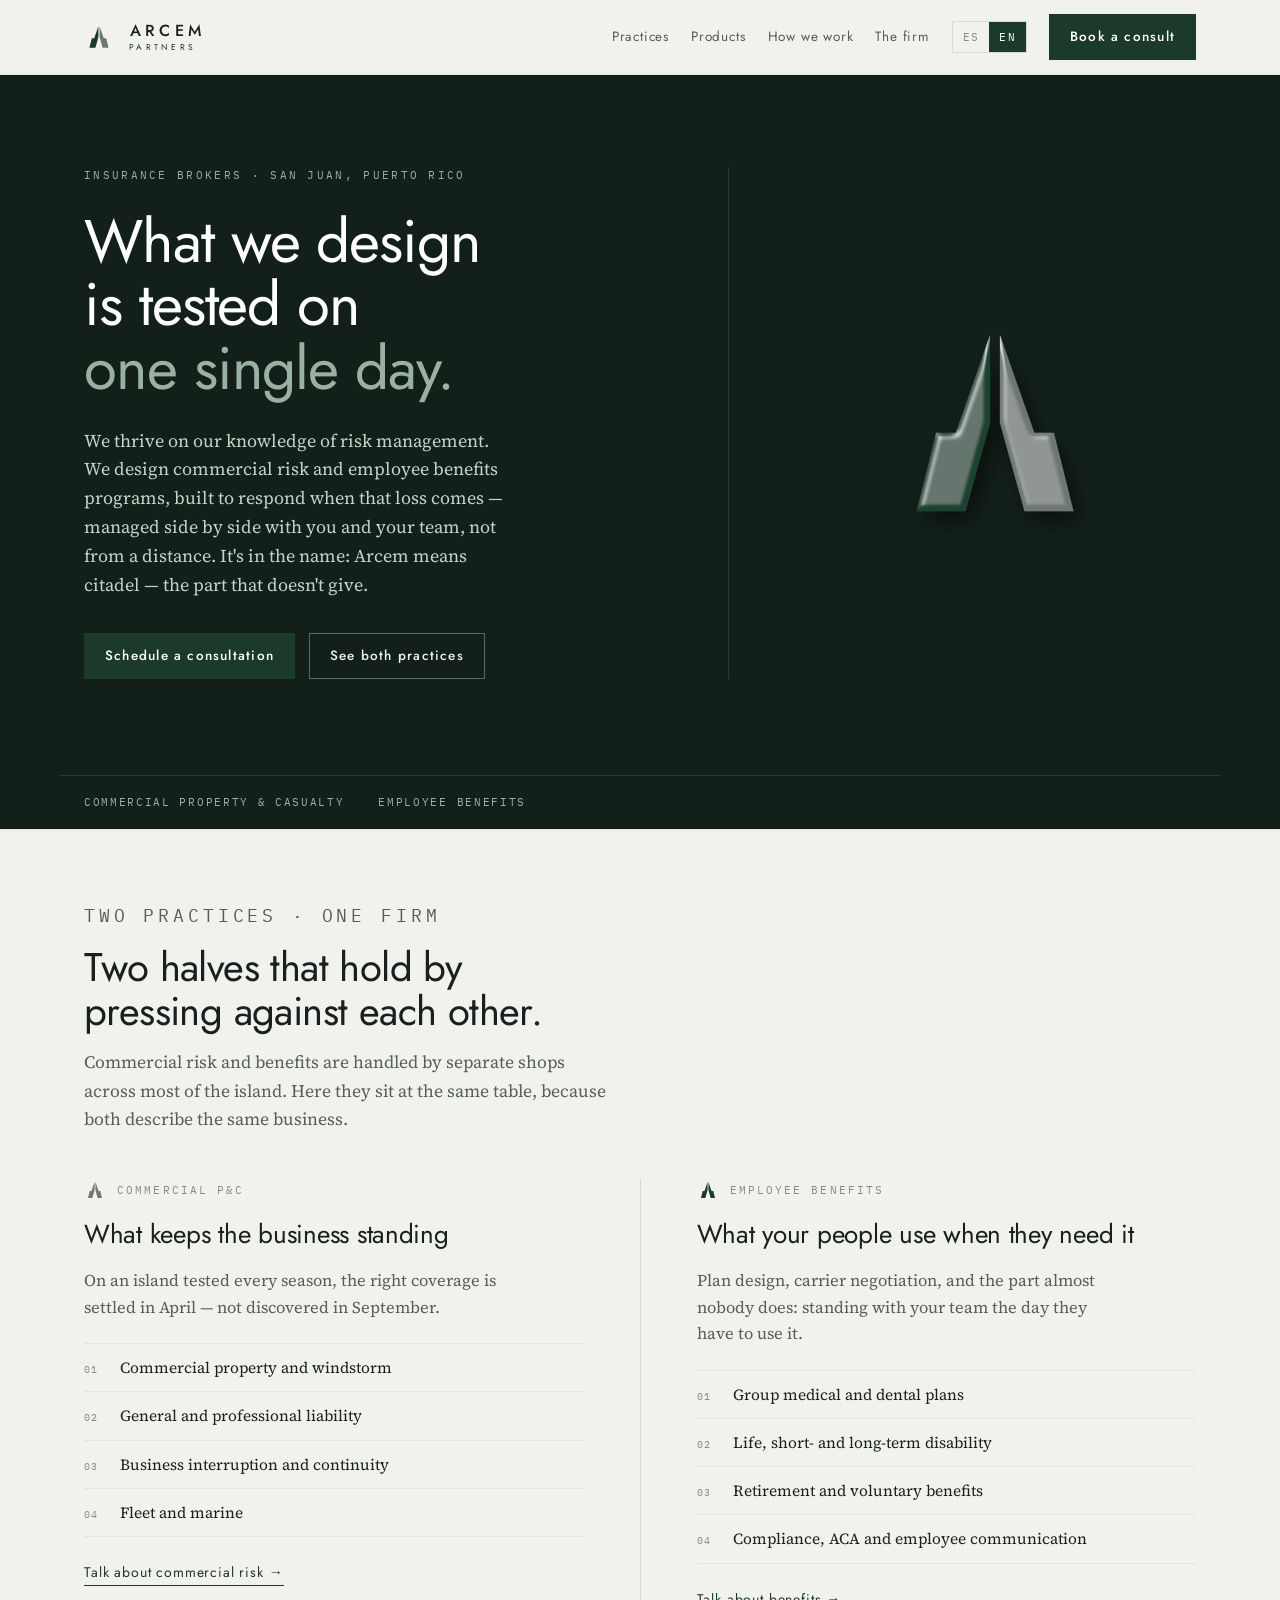
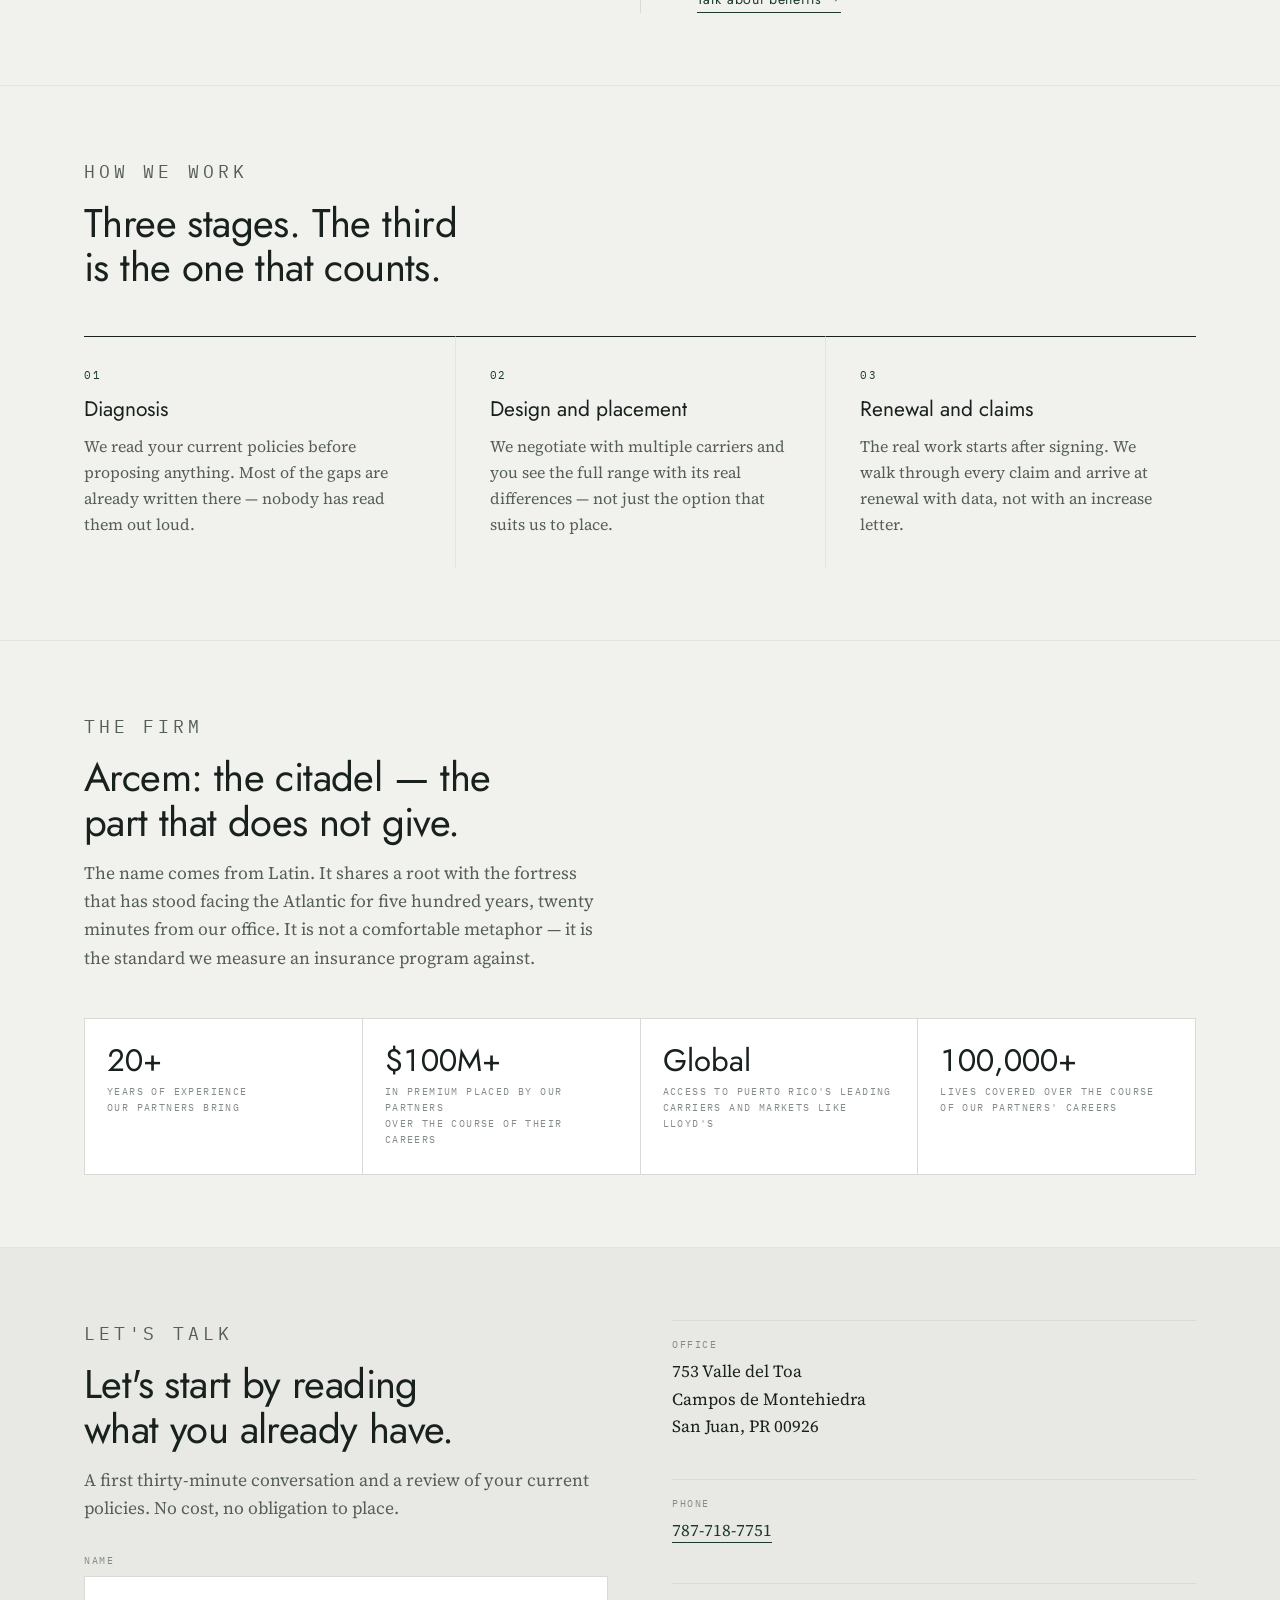
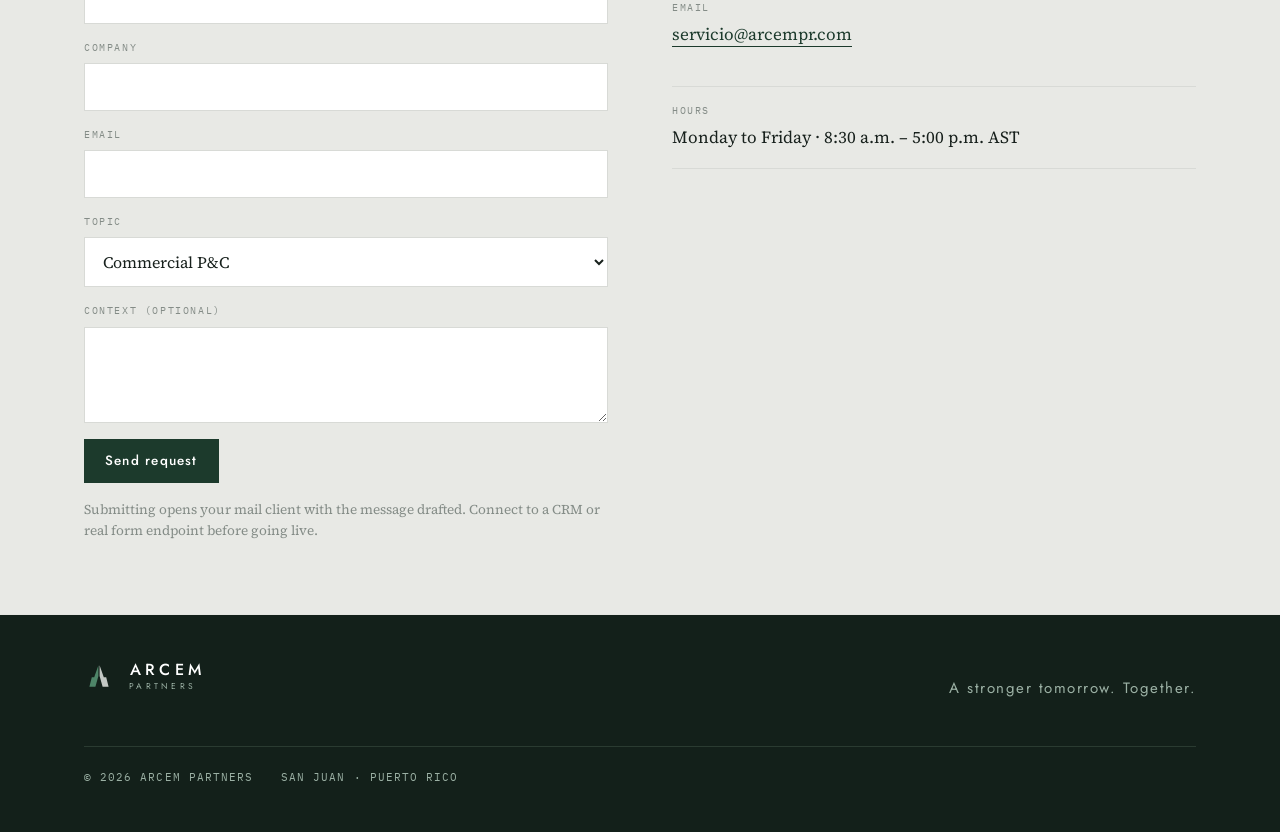
==== commit b179507d: "Rewrite hero headline: agency shifts to ARCEM, not insurance "What we design is tested on one single" ====
--- a/index.html
+++ b/index.html
@@ -54,8 +54,8 @@
     <div class="wrap hero-in">
       <div class="hero-copy">
         <p class="eyebrow" data-es="Corredores de seguros · San Juan, Puerto Rico" data-en="Insurance brokers · San Juan, Puerto Rico">Insurance brokers · San Juan, Puerto Rico</p>
-        <h1 data-es="El seguro se prueba &lt;em&gt;un solo día.&lt;/em&gt;" data-en="Insurance is tested on &lt;em&gt;one single day.&lt;/em&gt;">Insurance is tested on <em>one single day.</em></h1>
-        <p class="lede" data-es="El manejo de riesgo es lo nuestro. Diseñamos programas de riesgo comercial y de beneficios, construidos para responder cuando llega la pérdida — gestionados codo a codo con usted y su equipo, no a distancia. Está en el nombre: Arcem significa ciudadela — la parte que no cede." data-en="We thrive on our knowledge of risk management. We design commercial risk and employee benefits programs, built to respond when that loss comes — managed side by side with you and your team, not from a distance. It's in the name: Arcem means citadel — the part that doesn't give.">We thrive on our knowledge of risk management. We design commercial risk and employee benefits programs, built to respond when that loss comes — managed side by side with you and your team, not from a distance. It's in the name: Arcem means citadel — the part that doesn't give.</p>
+        <h1 data-es="Lo que diseñamos se prueba &lt;em&gt;un solo día.&lt;/em&gt;" data-en="What we design is tested on &lt;em&gt;one single day.&lt;/em&gt;">What we design is tested on <em>one single day.</em></h1>
+        <p class="lede" data-es="Sabemos de manejo de riesgo. Diseñamos programas de riesgo comercial y de beneficios, construidos para responder cuando llega la pérdida — gestionados mano a mano con usted y su equipo, no a distancia. Está en el nombre: Arcem significa ciudadela — la parte que no cede." data-en="We thrive on our knowledge of risk management. We design commercial risk and employee benefits programs, built to respond when that loss comes — managed side by side with you and your team, not from a distance. It's in the name: Arcem means citadel — the part that doesn't give.">We thrive on our knowledge of risk management. We design commercial risk and employee benefits programs, built to respond when that loss comes — managed side by side with you and your team, not from a distance. It's in the name: Arcem means citadel — the part that doesn't give.</p>
         <div class="hero-cta">
           <a class="btn" href="#contacto" data-es="Agendar una consulta" data-en="Schedule a consultation">Schedule a consultation</a>
           <a class="btn btn-ghost" href="#practicas" data-es="Ver las dos prácticas" data-en="See both practices">See both practices</a>
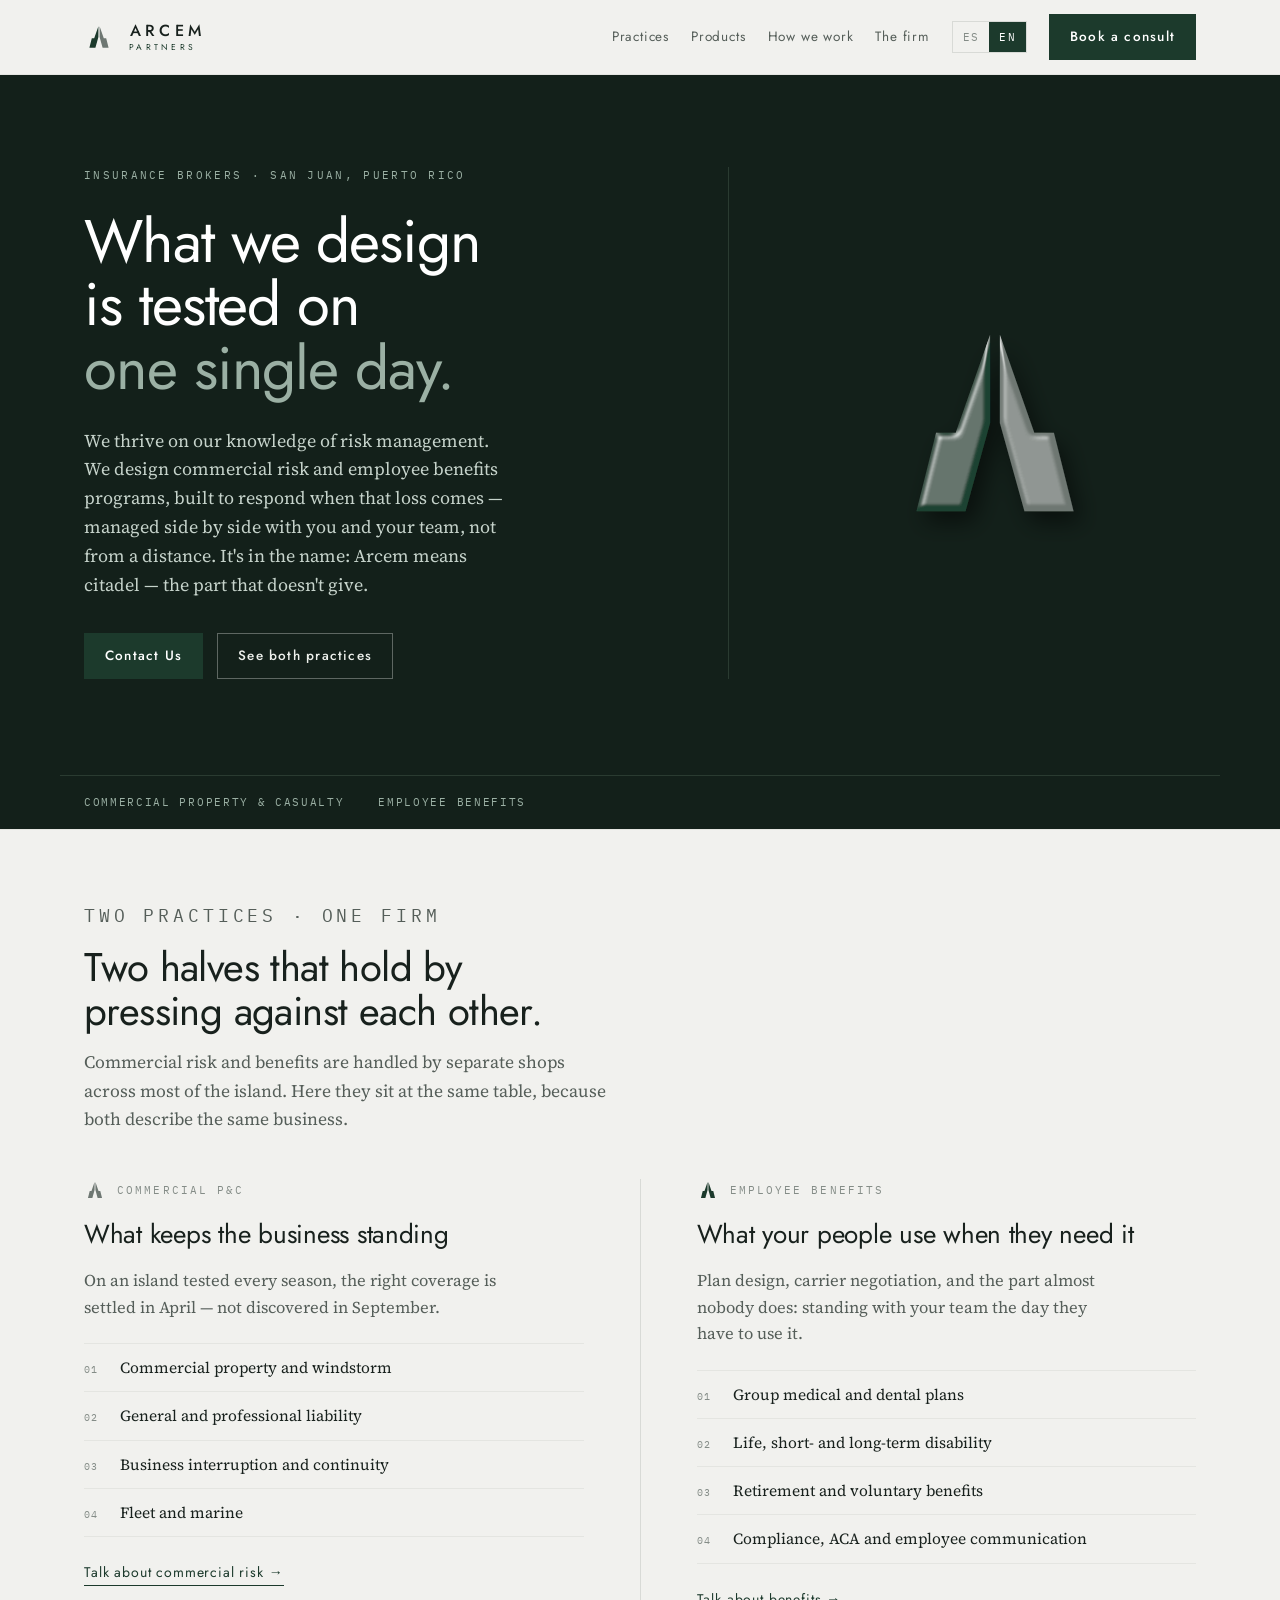
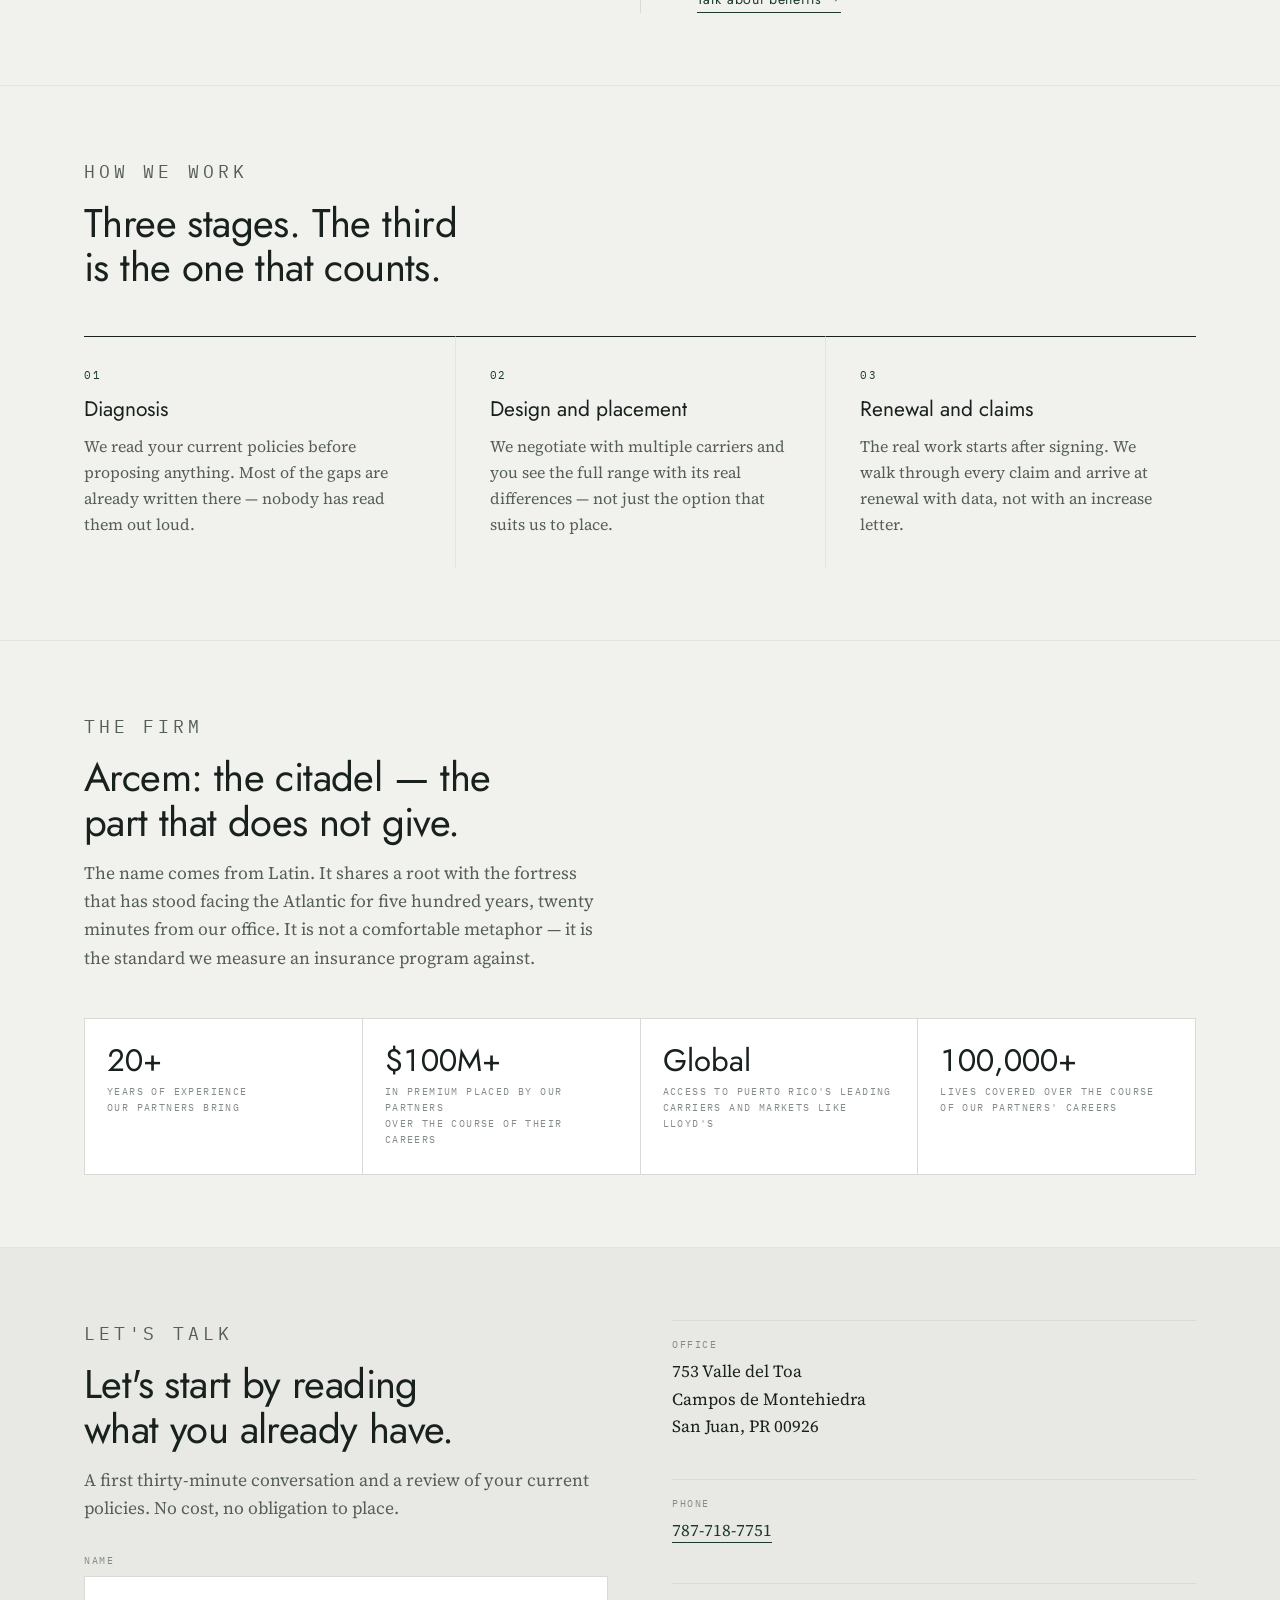
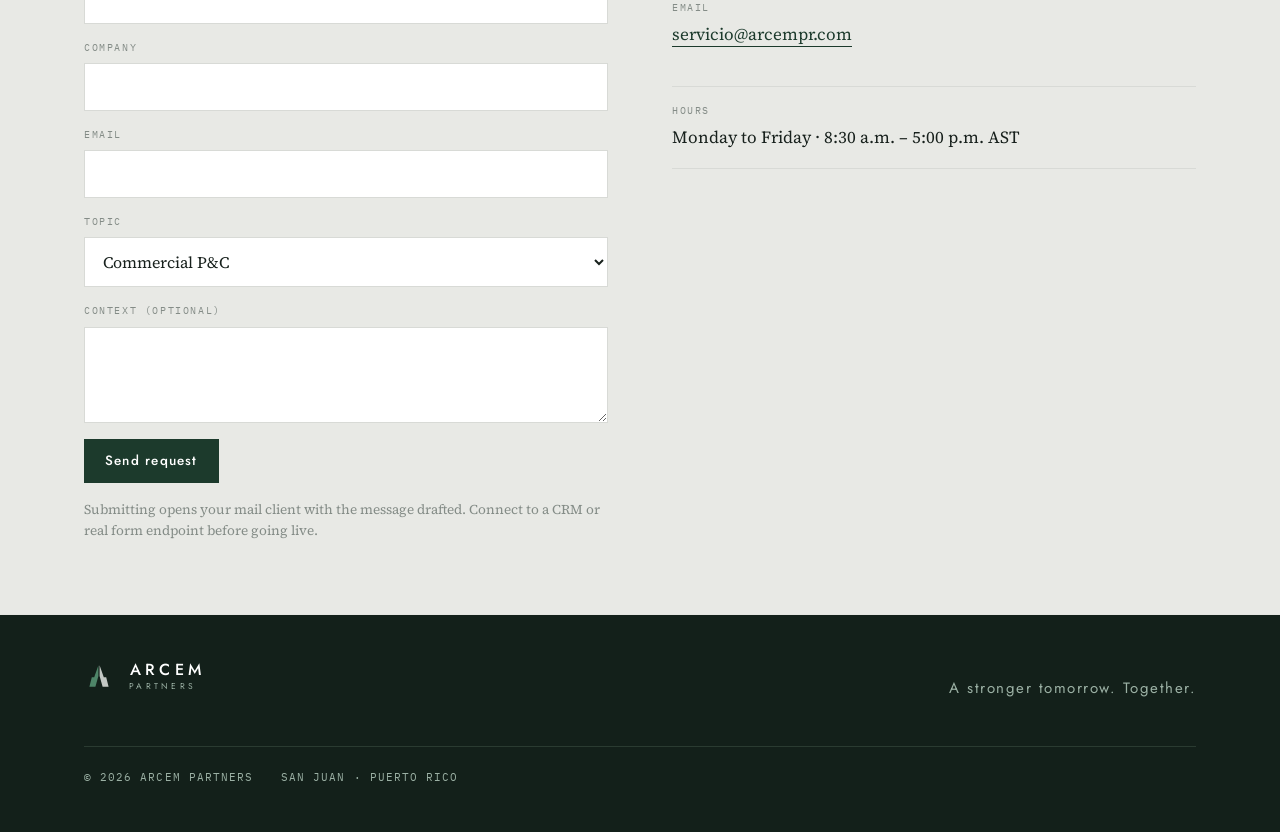
==== commit 64661d61: "Replace "Schedule a consultation" CTA with "Contact Us" Client felt "Schedule a consultation" read a" ====
--- a/index.html
+++ b/index.html
@@ -54,10 +54,10 @@
     <div class="wrap hero-in">
       <div class="hero-copy">
         <p class="eyebrow" data-es="Corredores de seguros · San Juan, Puerto Rico" data-en="Insurance brokers · San Juan, Puerto Rico">Insurance brokers · San Juan, Puerto Rico</p>
-        <h1 data-es="Lo que diseñamos se prueba &lt;em&gt;un solo día.&lt;/em&gt;" data-en="What we design is tested on &lt;em&gt;one single day.&lt;/em&gt;">What we design is tested on <em>one single day.</em></h1>
+        <h1 data-es="Lo que diseñamos se prueba en &lt;em&gt;un solo día.&lt;/em&gt;" data-en="What we design is tested on &lt;em&gt;one single day.&lt;/em&gt;">What we design is tested on <em>one single day.</em></h1>
         <p class="lede" data-es="Sabemos de manejo de riesgo. Diseñamos programas de riesgo comercial y de beneficios, construidos para responder cuando llega la pérdida — gestionados mano a mano con usted y su equipo, no a distancia. Está en el nombre: Arcem significa ciudadela — la parte que no cede." data-en="We thrive on our knowledge of risk management. We design commercial risk and employee benefits programs, built to respond when that loss comes — managed side by side with you and your team, not from a distance. It's in the name: Arcem means citadel — the part that doesn't give.">We thrive on our knowledge of risk management. We design commercial risk and employee benefits programs, built to respond when that loss comes — managed side by side with you and your team, not from a distance. It's in the name: Arcem means citadel — the part that doesn't give.</p>
         <div class="hero-cta">
-          <a class="btn" href="#contacto" data-es="Agendar una consulta" data-en="Schedule a consultation">Schedule a consultation</a>
+          <a class="btn" href="#contacto" data-es="Contáctenos" data-en="Contact Us">Contact Us</a>
           <a class="btn btn-ghost" href="#practicas" data-es="Ver las dos prácticas" data-en="See both practices">See both practices</a>
         </div>
       </div>
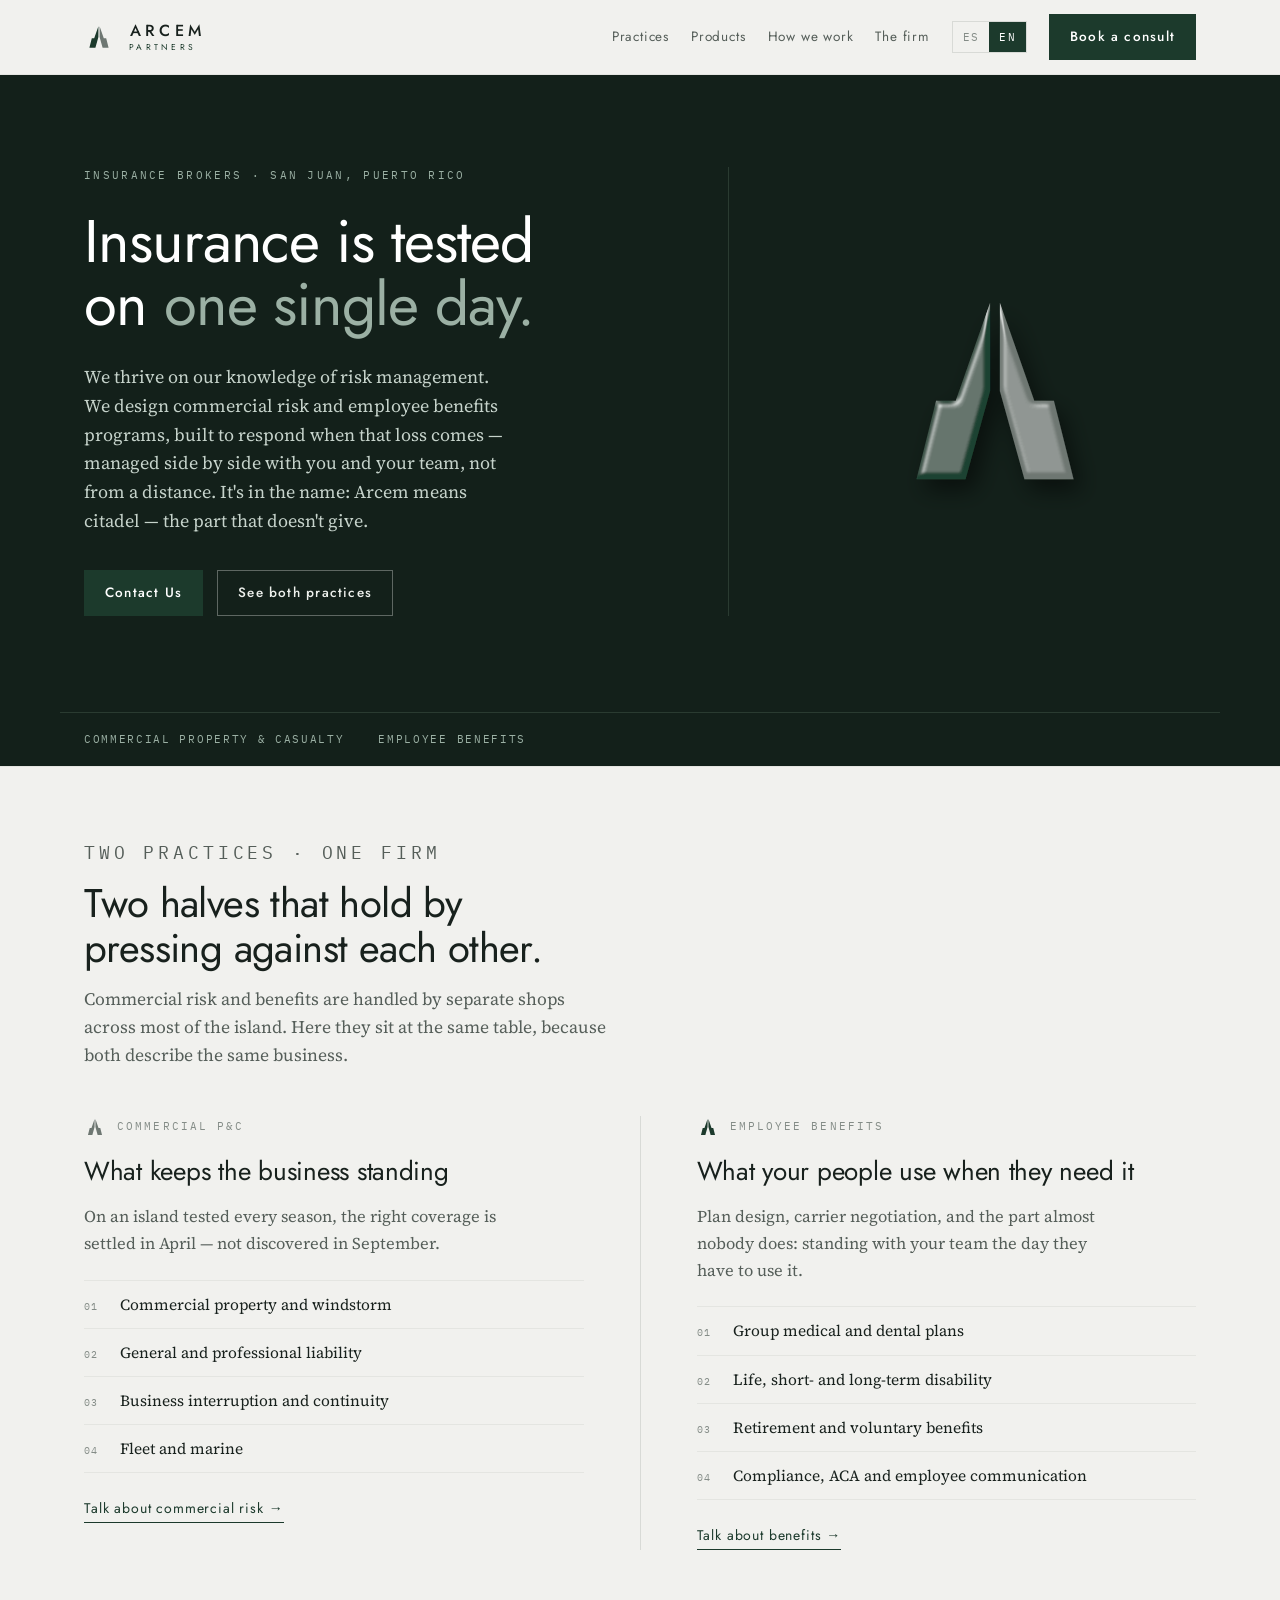
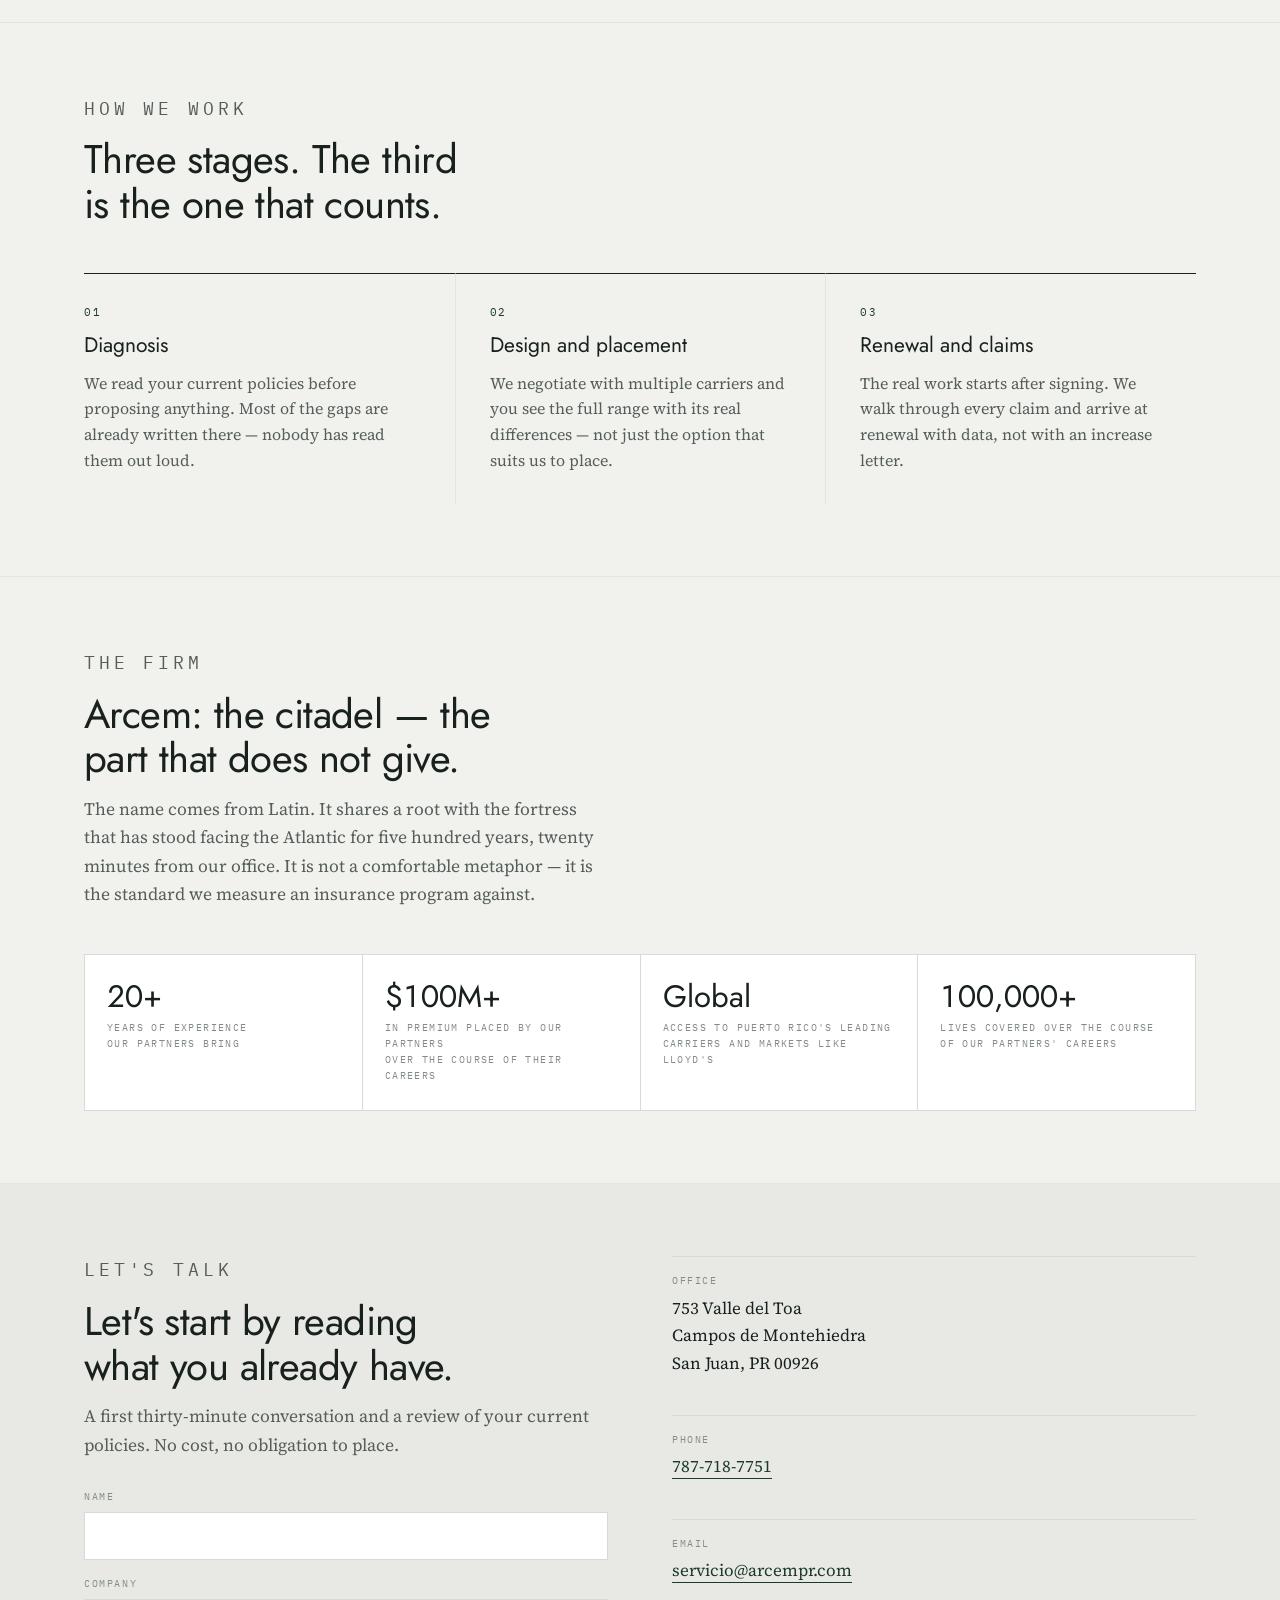
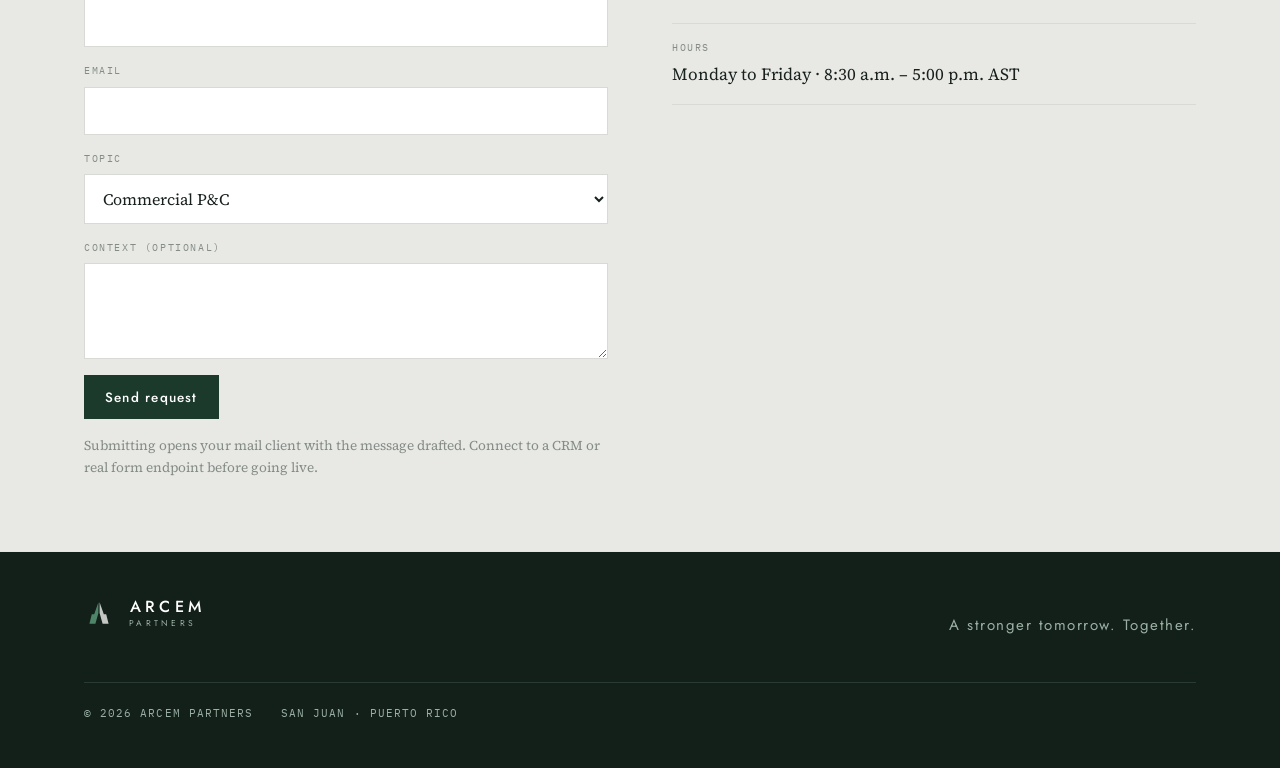
==== commit 7e1fbe42: "Revert hero headline to "Insurance is tested on one single day" Client decided to keep the original " ====
--- a/index.html
+++ b/index.html
@@ -54,7 +54,7 @@
     <div class="wrap hero-in">
       <div class="hero-copy">
         <p class="eyebrow" data-es="Corredores de seguros · San Juan, Puerto Rico" data-en="Insurance brokers · San Juan, Puerto Rico">Insurance brokers · San Juan, Puerto Rico</p>
-        <h1 data-es="Lo que diseñamos se prueba en &lt;em&gt;un solo día.&lt;/em&gt;" data-en="What we design is tested on &lt;em&gt;one single day.&lt;/em&gt;">What we design is tested on <em>one single day.</em></h1>
+        <h1 data-es="El seguro se prueba en &lt;em&gt;un solo día.&lt;/em&gt;" data-en="Insurance is tested on &lt;em&gt;one single day.&lt;/em&gt;">Insurance is tested on <em>one single day.</em></h1>
         <p class="lede" data-es="Sabemos de manejo de riesgo. Diseñamos programas de riesgo comercial y de beneficios, construidos para responder cuando llega la pérdida — gestionados mano a mano con usted y su equipo, no a distancia. Está en el nombre: Arcem significa ciudadela — la parte que no cede." data-en="We thrive on our knowledge of risk management. We design commercial risk and employee benefits programs, built to respond when that loss comes — managed side by side with you and your team, not from a distance. It's in the name: Arcem means citadel — the part that doesn't give.">We thrive on our knowledge of risk management. We design commercial risk and employee benefits programs, built to respond when that loss comes — managed side by side with you and your team, not from a distance. It's in the name: Arcem means citadel — the part that doesn't give.</p>
         <div class="hero-cta">
           <a class="btn" href="#contacto" data-es="Contáctenos" data-en="Contact Us">Contact Us</a>
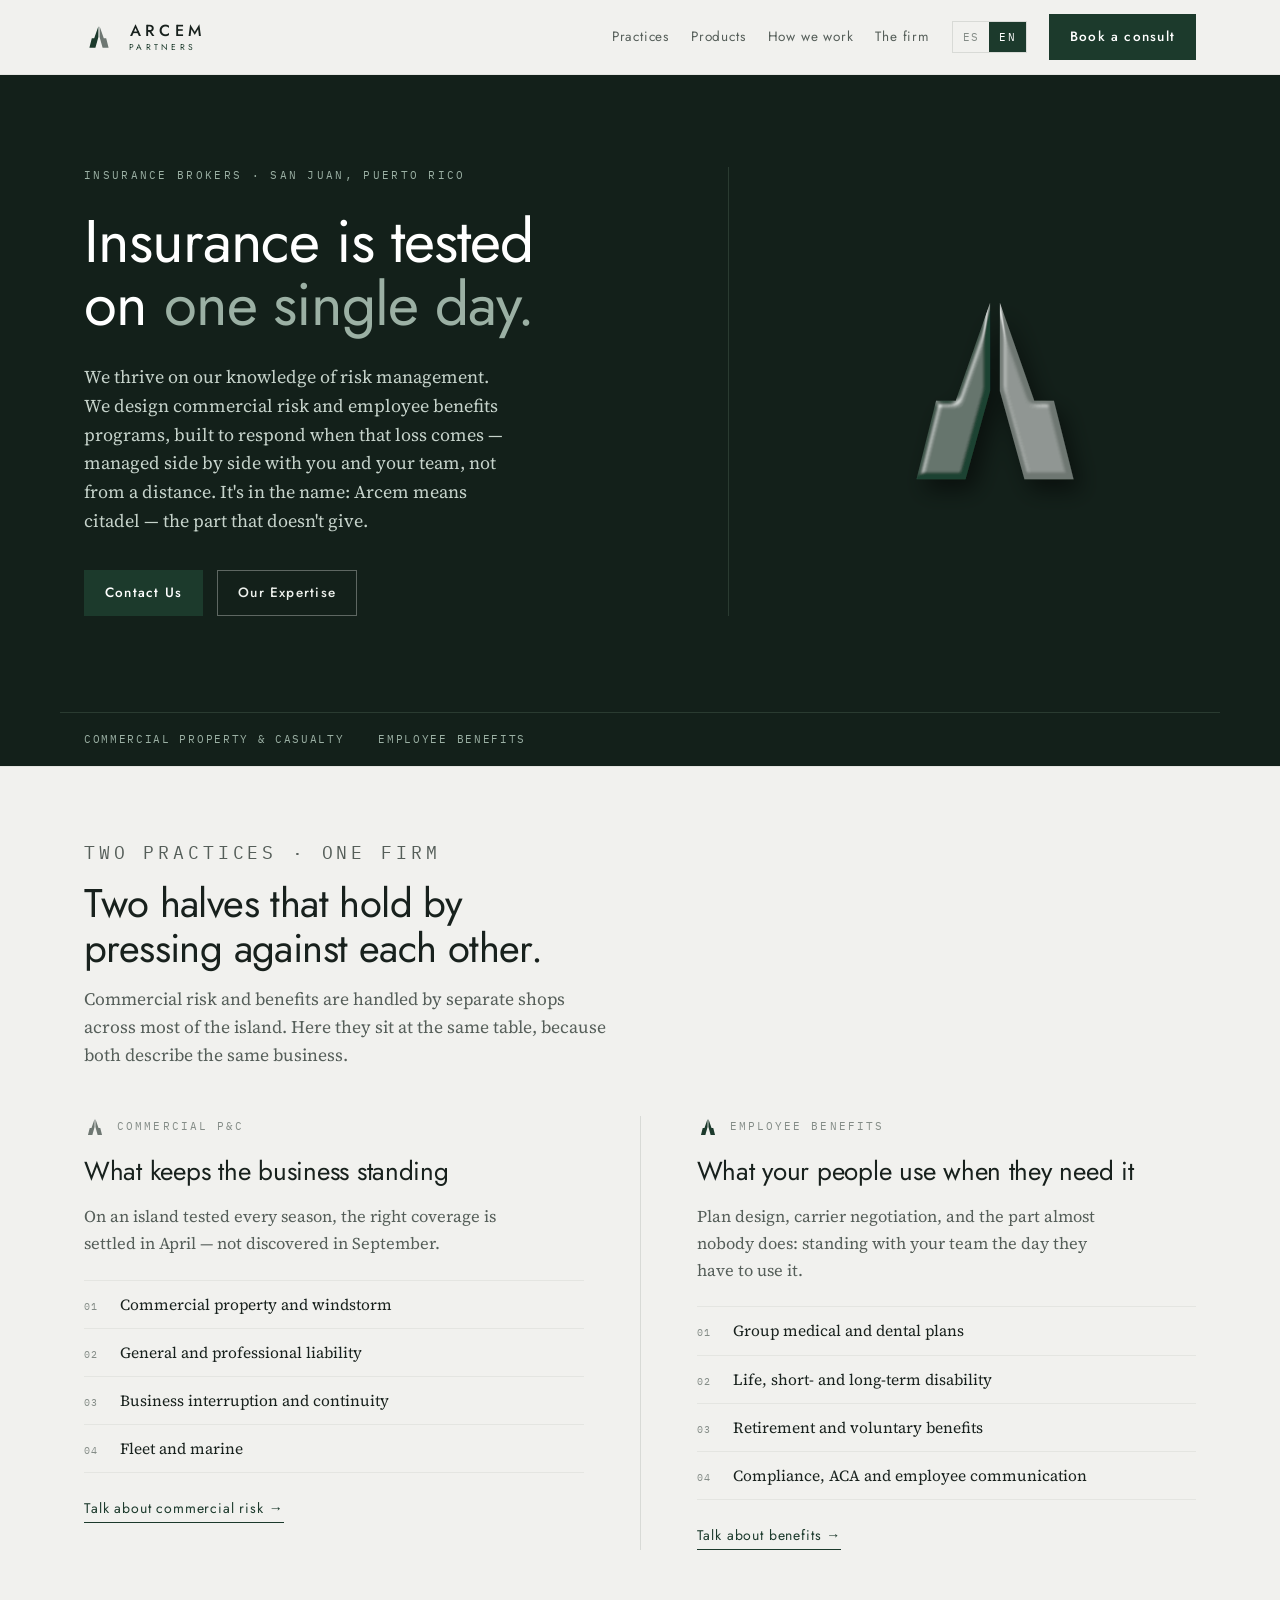
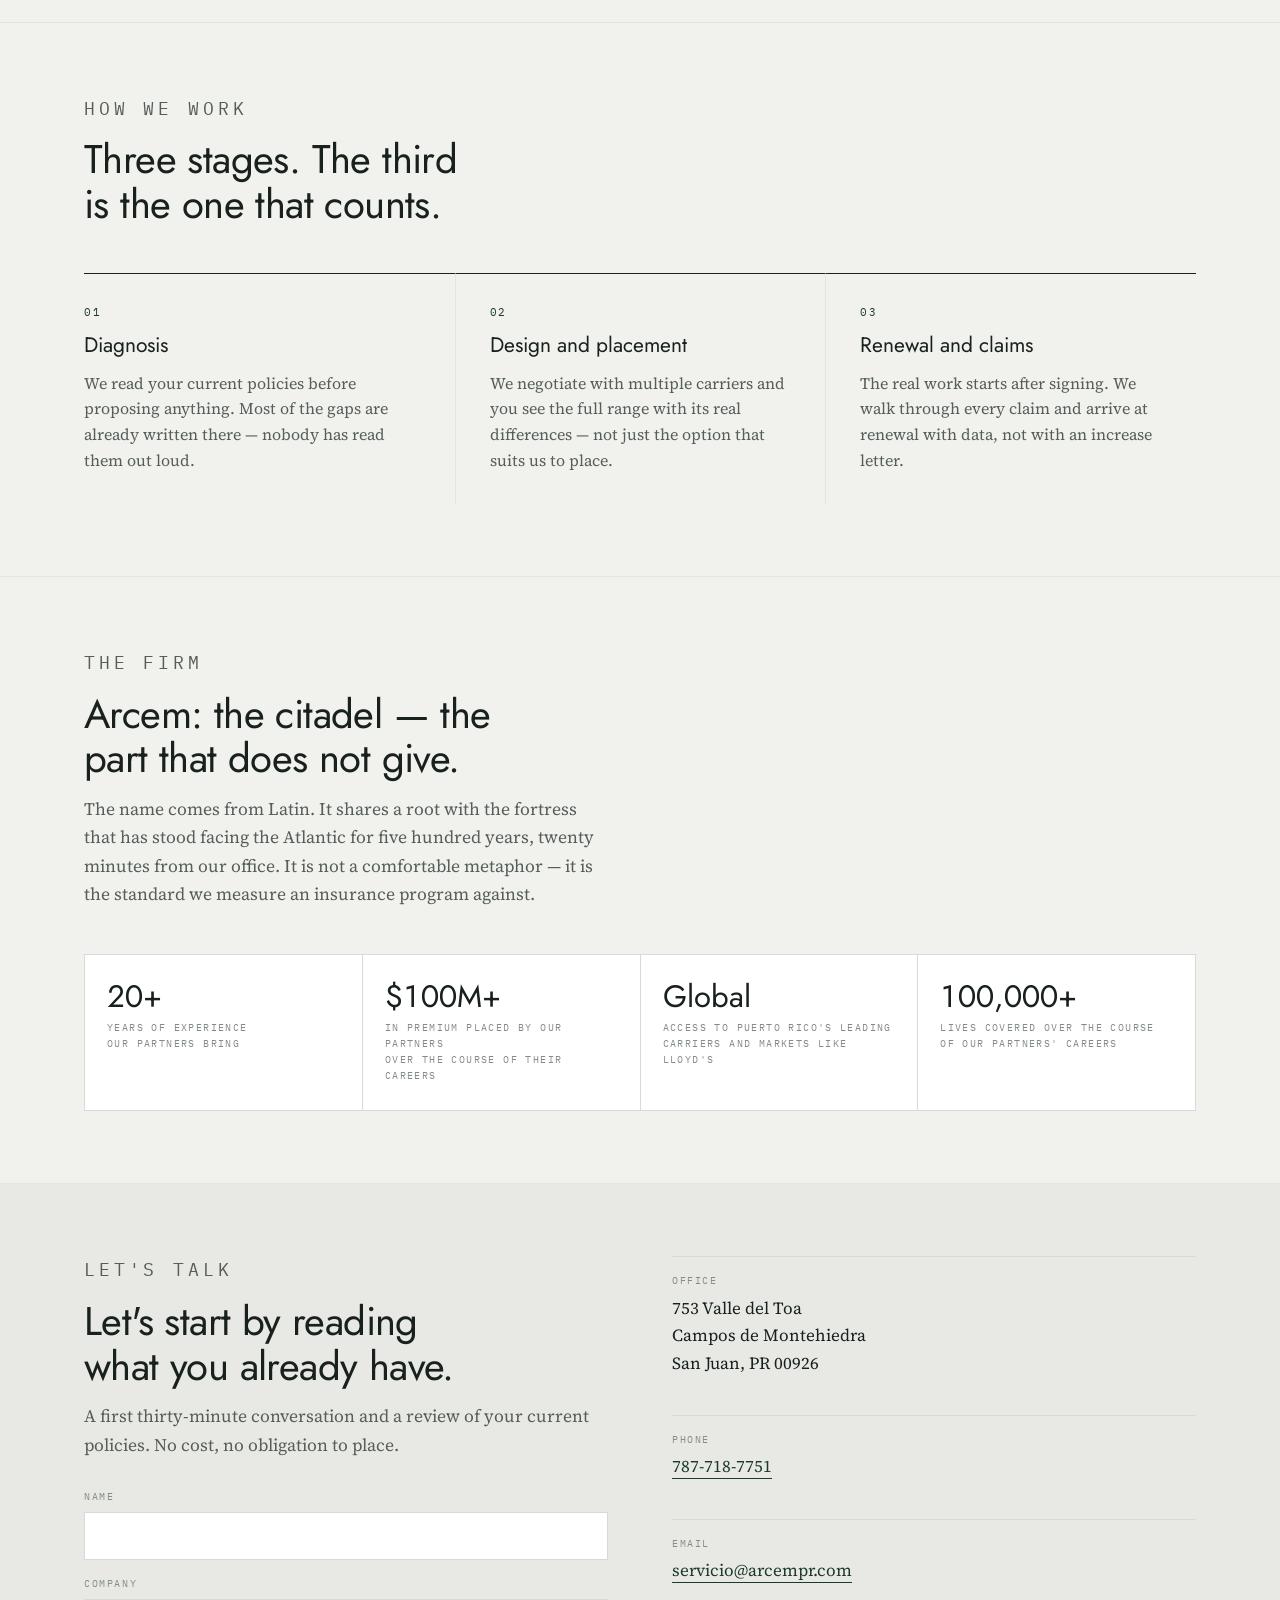
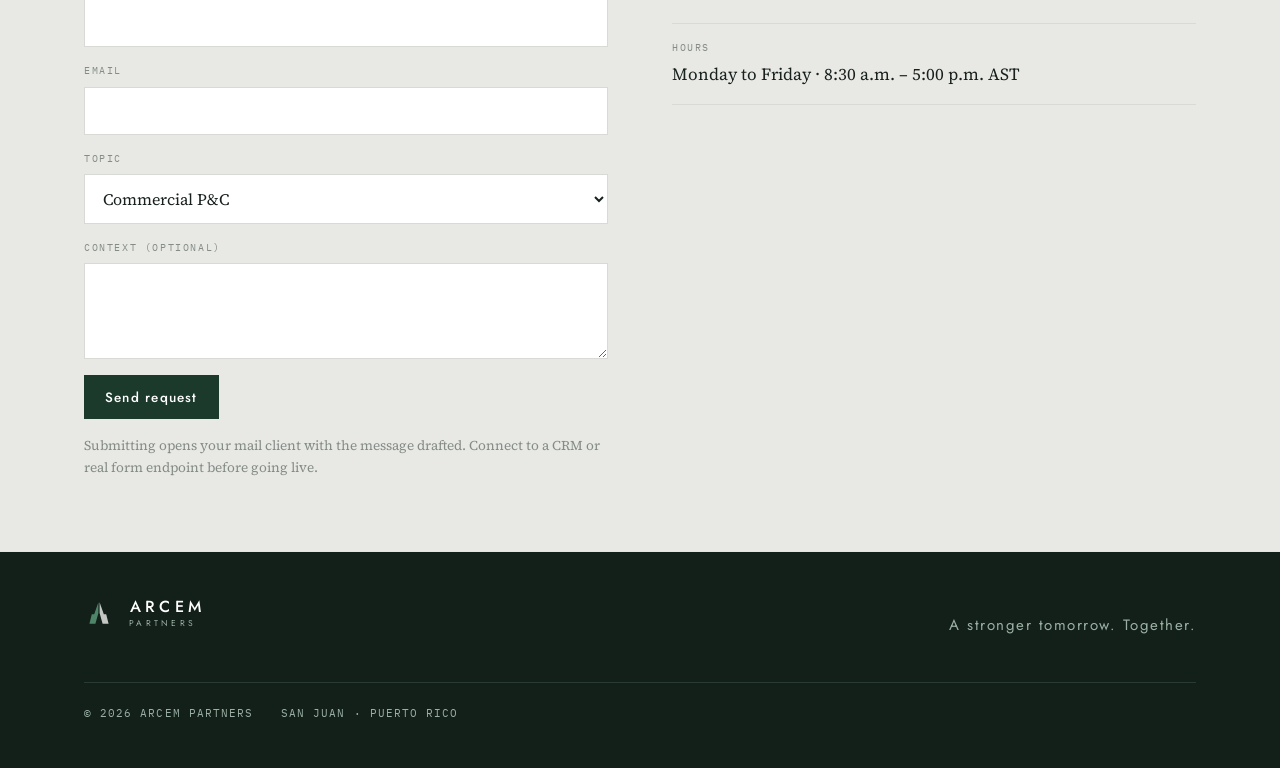
==== commit 77697561: "Replace "See both practices" ghost button with "Our Expertise" Avoids overlap with the "Practices" a" ====
--- a/index.html
+++ b/index.html
@@ -58,7 +58,7 @@
         <p class="lede" data-es="Sabemos de manejo de riesgo. Diseñamos programas de riesgo comercial y de beneficios, construidos para responder cuando llega la pérdida — gestionados mano a mano con usted y su equipo, no a distancia. Está en el nombre: Arcem significa ciudadela — la parte que no cede." data-en="We thrive on our knowledge of risk management. We design commercial risk and employee benefits programs, built to respond when that loss comes — managed side by side with you and your team, not from a distance. It's in the name: Arcem means citadel — the part that doesn't give.">We thrive on our knowledge of risk management. We design commercial risk and employee benefits programs, built to respond when that loss comes — managed side by side with you and your team, not from a distance. It's in the name: Arcem means citadel — the part that doesn't give.</p>
         <div class="hero-cta">
           <a class="btn" href="#contacto" data-es="Contáctenos" data-en="Contact Us">Contact Us</a>
-          <a class="btn btn-ghost" href="#practicas" data-es="Ver las dos prácticas" data-en="See both practices">See both practices</a>
+          <a class="btn btn-ghost" href="#practicas" data-es="Nuestra Experiencia" data-en="Our Expertise">Our Expertise</a>
         </div>
       </div>
       <div class="hero-seam" aria-hidden="true"></div>
